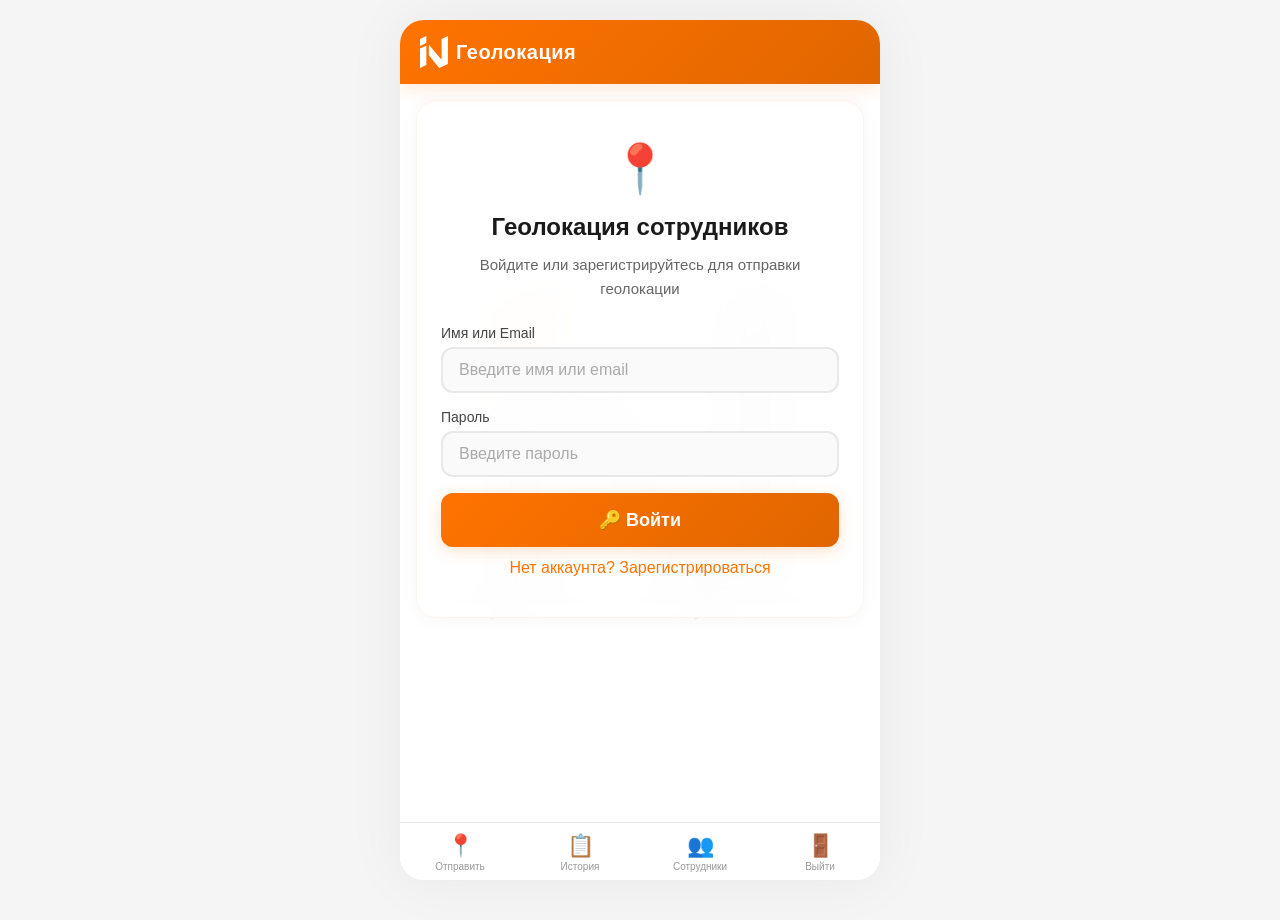
==== index.html @ 95724f09 "Тёмная тема Glassmorphism в стиле Инсталлятор.Про" ====
<!DOCTYPE html>
<html lang="ru">
<head>
    <meta charset="UTF-8">
    <meta name="viewport" content="width=device-width, initial-scale=1.0, maximum-scale=1.0, user-scalable=no">
    <title>Геолокация сотрудников</title>
    
    <!-- ====== FAVICON ====== -->
    <link rel="icon" type="image/svg+xml" href="data:image/svg+xml,%3Csvg xmlns='http://www.w3.org/2000/svg' viewBox='0 0 194 221'%3E%3Cpath fill-rule='evenodd' clip-rule='evenodd' d='M0 86.8541L0.0241885 221L43.9943 201.05V66.9282L0 86.8541ZM61.4811 59.6822L149.494 164.216V19.9262L193.488 0V192.91L132.999 221L61.4811 133.808V59.6822Z' fill='%23FF7300'/%3E%3Cpath fill-rule='evenodd' clip-rule='evenodd' d='M0 19.9262L0.012093 44.1034L0.024186 68.2807L43.9943 48.306V0L0 19.9262Z' fill='%23000000'/%3E%3C/svg%3E">
    
    <!-- ====== APPLE TOUCH ICON ====== -->
    <link rel="apple-touch-icon" sizes="180x180" href="data:image/svg+xml,%3Csvg xmlns='http://www.w3.org/2000/svg' viewBox='0 0 194 221'%3E%3Crect width='194' height='221' fill='white'/%3E%3Cpath fill-rule='evenodd' clip-rule='evenodd' d='M0 86.8541L0.0241885 221L43.9943 201.05V66.9282L0 86.8541ZM61.4811 59.6822L149.494 164.216V19.9262L193.488 0V192.91L132.999 221L61.4811 133.808V59.6822Z' fill='%23FF7300'/%3E%3Cpath fill-rule='evenodd' clip-rule='evenodd' d='M0 19.9262L0.012093 44.1034L0.024186 68.2807L43.9943 48.306V0L0 19.9262Z' fill='%23000000'/%3E%3C/svg%3E">
    
    <!-- ====== ANDROID CHROME ICONS ====== -->
    <link rel="icon" type="image/png" sizes="192x192" href="data:image/svg+xml,%3Csvg xmlns='http://www.w3.org/2000/svg' viewBox='0 0 194 221'%3E%3Crect width='194' height='221' fill='white'/%3E%3Cpath fill-rule='evenodd' clip-rule='evenodd' d='M0 86.8541L0.0241885 221L43.9943 201.05V66.9282L0 86.8541ZM61.4811 59.6822L149.494 164.216V19.9262L193.488 0V192.91L132.999 221L61.4811 133.808V59.6822Z' fill='%23FF7300'/%3E%3Cpath fill-rule='evenodd' clip-rule='evenodd' d='M0 19.9262L0.012093 44.1034L0.024186 68.2807L43.9943 48.306V0L0 19.9262Z' fill='%23000000'/%3E%3C/svg%3E">
    <link rel="icon" type="image/png" sizes="512x512" href="data:image/svg+xml,%3Csvg xmlns='http://www.w3.org/2000/svg' viewBox='0 0 194 221'%3E%3Crect width='194' height='221' fill='white'/%3E%3Cpath fill-rule='evenodd' clip-rule='evenodd' d='M0 86.8541L0.0241885 221L43.9943 201.05V66.9282L0 86.8541ZM61.4811 59.6822L149.494 164.216V19.9262L193.488 0V192.91L132.999 221L61.4811 133.808V59.6822Z' fill='%23FF7300'/%3E%3Cpath fill-rule='evenodd' clip-rule='evenodd' d='M0 19.9262L0.012093 44.1034L0.024186 68.2807L43.9943 48.306V0L0 19.9262Z' fill='%23000000'/%3E%3C/svg%3E">
    
    <!-- ====== WEB APP MANIFEST ====== -->
    <link rel="manifest" href="manifest.json">
    
    <!-- ====== THEME COLOR ====== -->
    <meta name="theme-color" content="#FF7300">
    <meta name="apple-mobile-web-app-capable" content="yes">
    <meta name="apple-mobile-web-app-status-bar-style" content="black-translucent">
    <meta name="apple-mobile-web-app-title" content="Геолокация">
    <meta name="mobile-web-app-capable" content="yes">
    
    <link rel="stylesheet" href="style.css">
</head>
<body>
    <div class="app-container">
        <!-- Шапка -->
        <header class="app-header">
            <div class="header-content">
                <h1>Геолокация</h1>
                <div id="userInfo" class="user-info hidden">
                    <span id="userName">Пользователь</span>
                    <img id="userAvatar" src="" alt="Avatar" class="avatar">
                </div>
            </div>
        </header>

        <!-- Основной контент -->
        <main class="app-content">
            <!-- Секция авторизации -->
            <div id="authSection" class="section">
                <div class="auth-card">
                    <div class="auth-icon">📍</div>
                    <h2>Геолокация сотрудников</h2>
                    <p class="subtitle">Войдите или зарегистрируйтесь для отправки геолокации</p>
                    
                    <form id="loginForm" onsubmit="return false;">
                        <div class="form-group">
                            <label>Имя или Email</label>
                            <input type="text" id="loginName" placeholder="Введите имя или email" class="form-input" autocomplete="username">
                        </div>
                        <div class="form-group">
                            <label>Пароль</label>
                            <input type="password" id="loginPassword" placeholder="Введите пароль" class="form-input" autocomplete="current-password">
                        </div>
                        <button type="button" id="loginBtn" class="btn btn-success btn-large">🔑 Войти</button>
                        <p style="margin-top:12px;text-align:center;">
                            <a href="#" id="switchToRegister">Нет аккаунта? Зарегистрироваться</a>
                        </p>
                    </form>
                    
                    <form id="registerForm" class="hidden" onsubmit="return false;">
                        <div class="form-group">
                            <label>Ваше имя</label>
                            <input type="text" id="registerName" placeholder="Иван Иванов" class="form-input" autocomplete="name">
                        </div>
                        <div class="form-group">
                            <label>Email</label>
                            <input type="email" id="registerEmail" placeholder="email@example.com" class="form-input" autocomplete="email">
                        </div>
                        <div class="form-group">
                            <label>Пароль</label>
                            <input type="password" id="registerPassword" placeholder="Минимум 4 символа" class="form-input" autocomplete="new-password">
                        </div>
                        <button type="button" id="registerBtn" class="btn btn-success btn-large">📝 Зарегистрироваться</button>
                        <p style="margin-top:12px;text-align:center;">
                            <a href="#" id="switchToLogin">Уже есть аккаунт? Войти</a>
                        </p>
                    </form>
                </div>
            </div>

            <!-- Форма отправки геолокации -->
            <div id="geoSendSection" class="section hidden">
                <div class="geo-card">
                    <div style="display:flex;align-items:center;gap:12px;margin-bottom:16px;">
                        <img id="userAvatarSmall" src="" alt="Avatar" style="width:40px;height:40px;border-radius:50%;border:2px solid #FF7300;">
                        <span id="userDisplay" style="font-weight:600;font-size:16px;color:#1a1a1a;"></span>
                    </div>

                    <div class="geo-status">
                        <div class="status-indicator" id="geoStatus">
                            <span class="dot"></span>
                            <span id="geoStatusText">Определение местоположения...</span>
                        </div>
                        <div id="geoCoords" class="coords-info hidden">
                            <small>Широта: <span id="lat">-</span></small>
                            <small>Долгота: <span id="lng">-</span></small>
                        </div>
                    </div>

                    <div class="form-group">
                        <label for="comment">Комментарий</label>
                        <textarea id="comment" 
                                  placeholder="Например: Прибыл в офис, убыл на объект..."
                                  rows="3"></textarea>
                    </div>

                    <div class="form-group">
                        <label>Фото</label>
                        <div class="photo-upload">
                            <input type="file" id="photoInput" accept="image/*" capture="environment">
                            <label for="photoInput" class="photo-label">
                                <span>📷 Добавить фото</span>
                            </label>
                            <div id="photoPreview" class="photo-preview hidden">
                                <img id="previewImg" src="" alt="Preview">
                                <button id="removePhotoBtn" class="btn-remove">✕</button>
                            </div>
                        </div>
                    </div>

                    <button id="sendGeoBtn" class="btn btn-success btn-large" disabled>
                        📤 Отправить геолокацию
                    </button>

                    <div id="sendStatus" class="send-status hidden"></div>
                </div>
            </div>

            <!-- История -->
            <div id="historySection" class="section hidden">
                <div class="history-card">
                    <h3>📋 История отправок</h3>
                    <div id="historyList" class="history-list"></div>
                </div>
            </div>
        </main>

        <!-- Нижняя навигация -->
        <nav class="bottom-nav">
            <button id="navSend" class="nav-btn">
                <span class="nav-icon">📍</span>
                <span class="nav-label">Отправить</span>
            </button>
            <button id="navHistory" class="nav-btn">
                <span class="nav-icon">📋</span>
                <span class="nav-label">История</span>
            </button>
            <button id="navAdmin" class="nav-btn">
                <span class="nav-icon">👥</span>
                <span class="nav-label">Сотрудники</span>
            </button>
            <button id="logoutBtn" class="nav-btn">
                <span class="nav-icon">🚪</span>
                <span class="nav-label">Выйти</span>
            </button>
        </nav>
    </div>

    <script type="module" src="app.js"></script>
</body>
</html>
---- style.css ----
/* style.css — Светлая тема с логотипом Инсталлятор.Про */

* {
    margin: 0;
    padding: 0;
    box-sizing: border-box;
}

body {
    font-family: -apple-system, BlinkMacSystemFont, 'Segoe UI', Roboto, Oxygen, Ubuntu, sans-serif;
    background: #f5f5f5;
    color: #1a1a1a;
    height: 100vh;
    overflow: hidden;
}

/* ---------- ОСНОВНОЙ КОНТЕЙНЕР ---------- */
.app-container {
    display: flex;
    flex-direction: column;
    height: 100vh;
    max-width: 480px;
    margin: 0 auto;
    background: rgba(255, 255, 255, 0.92);
    backdrop-filter: blur(10px);
    -webkit-backdrop-filter: blur(10px);
    box-shadow: 0 0 60px rgba(0, 0, 0, 0.06);
    position: relative;
    overflow: hidden;
}

/* Логотип на фоне */
.app-container::before {
    content: '';
    position: absolute;
    top: 50%;
    left: 50%;
    transform: translate(-50%, -50%);
    width: 300px;
    height: 340px;
    background-image: url("data:image/svg+xml,%3Csvg width='194' height='221' viewBox='0 0 194 221' fill='none' xmlns='http://www.w3.org/2000/svg'%3E%3Cpath fill-rule='evenodd' clip-rule='evenodd' d='M0 86.8541L0.0241885 221L43.9943 201.05V66.9282L0 86.8541ZM61.4811 59.6822L149.494 164.216V19.9262L193.488 0V192.91L132.999 221L61.4811 133.808V59.6822Z' fill='%23f0f0f0'/%3E%3Cpath fill-rule='evenodd' clip-rule='evenodd' d='M0 19.9262L0.012093 44.1034L0.024186 68.2807L43.9943 48.306V0L0 19.9262Z' fill='%23FF7300' fill-opacity='0.08'/%3E%3C/svg%3E");
    background-repeat: no-repeat;
    background-position: center;
    background-size: contain;
    opacity: 1;
    pointer-events: none;
    z-index: 0;
}

.app-container > * {
    position: relative;
    z-index: 1;
}

/* ---------- ШАПКА ---------- */
.app-header {
    background: linear-gradient(135deg, #FF7300 0%, #E06600 100%);
    padding: 16px 20px;
    flex-shrink: 0;
    box-shadow: 0 2px 20px rgba(255, 115, 0, 0.2);
    position: relative;
    z-index: 2;
}

.header-content {
    display: flex;
    justify-content: space-between;
    align-items: center;
}

.app-header h1 {
    font-size: 20px;
    font-weight: 700;
    color: #ffffff;
    letter-spacing: 0.5px;
    display: flex;
    align-items: center;
    gap: 8px;
}

.app-header h1::before {
    content: '';
    display: inline-block;
    width: 28px;
    height: 32px;
    background-image: url("data:image/svg+xml,%3Csvg width='194' height='221' viewBox='0 0 194 221' fill='none' xmlns='http://www.w3.org/2000/svg'%3E%3Cpath fill-rule='evenodd' clip-rule='evenodd' d='M0 86.8541L0.0241885 221L43.9943 201.05V66.9282L0 86.8541ZM61.4811 59.6822L149.494 164.216V19.9262L193.488 0V192.91L132.999 221L61.4811 133.808V59.6822Z' fill='white'/%3E%3Cpath fill-rule='evenodd' clip-rule='evenodd' d='M0 19.9262L0.012093 44.1034L0.024186 68.2807L43.9943 48.306V0L0 19.9262Z' fill='%23ffffff'/%3E%3C/svg%3E");
    background-size: contain;
    background-repeat: no-repeat;
    background-position: center;
}

.user-info {
    display: flex;
    align-items: center;
    gap: 10px;
}

.avatar {
    width: 32px;
    height: 32px;
    border-radius: 50%;
    border: 2px solid rgba(255, 255, 255, 0.4);
    object-fit: cover;
}

#userName {
    font-size: 14px;
    max-width: 120px;
    overflow: hidden;
    text-overflow: ellipsis;
    white-space: nowrap;
    color: #ffffff;
    font-weight: 500;
}

/* ---------- ОСНОВНОЙ КОНТЕНТ ---------- */
.app-content {
    flex: 1;
    overflow-y: auto;
    padding: 16px;
    background: transparent;
    position: relative;
    z-index: 1;
}

.app-content::-webkit-scrollbar {
    width: 4px;
}
.app-content::-webkit-scrollbar-track {
    background: rgba(0, 0, 0, 0.05);
}
.app-content::-webkit-scrollbar-thumb {
    background: #FF7300;
    border-radius: 4px;
}

.section {
    display: block;
}
.section.hidden {
    display: none;
}

/* ---------- КАРТОЧКИ ---------- */
.auth-card, .geo-card, .history-card {
    background: rgba(255, 255, 255, 0.85);
    backdrop-filter: blur(20px);
    -webkit-backdrop-filter: blur(20px);
    border-radius: 20px;
    padding: 28px 24px;
    border: 1px solid rgba(255, 115, 0, 0.08);
    box-shadow: 
        0 2px 20px rgba(0, 0, 0, 0.04),
        inset 0 1px 0 rgba(255, 255, 255, 0.8);
    margin-bottom: 16px;
    transition: all 0.3s ease;
}

.auth-card:hover, .geo-card:hover, .history-card:hover {
    border-color: rgba(255, 115, 0, 0.15);
    box-shadow: 0 8px 40px rgba(0, 0, 0, 0.06);
}

.auth-card {
    text-align: center;
    padding: 40px 24px;
}

.auth-card h2 {
    margin-bottom: 12px;
    color: #1a1a1a;
    font-weight: 700;
    font-size: 24px;
}

.auth-card .subtitle {
    color: #666;
    margin-bottom: 24px;
    line-height: 1.6;
    font-size: 15px;
}

.auth-icon {
    font-size: 48px;
    margin-bottom: 16px;
}

.auth-info {
    margin-top: 16px;
    color: #999;
    font-size: 13px;
}

/* ---------- ФОРМЫ ---------- */
.form-group {
    margin-bottom: 20px;
}

.form-group label {
    display: block;
    font-weight: 500;
    margin-bottom: 6px;
    color: #444;
    font-size: 14px;
}

.form-input {
    width: 100%;
    padding: 12px 16px;
    border: 2px solid #e8e8e8;
    border-radius: 12px;
    font-size: 16px;
    font-family: inherit;
    transition: all 0.3s ease;
    background: #fafafa;
    color: #1a1a1a;
}

.form-input::placeholder {
    color: #aaa;
}

.form-input:focus {
    outline: none;
    border-color: #FF7300;
    background: #ffffff;
    box-shadow: 0 0 0 4px rgba(255, 115, 0, 0.06);
}

.form-input:-webkit-autofill {
    -webkit-box-shadow: 0 0 0 1000px #fafafa inset !important;
    -webkit-text-fill-color: #1a1a1a !important;
}

textarea {
    width: 100%;
    padding: 12px 16px;
    border: 2px solid #e8e8e8;
    border-radius: 12px;
    font-size: 16px;
    font-family: inherit;
    resize: vertical;
    transition: all 0.3s ease;
    background: #fafafa;
    color: #1a1a1a;
    min-height: 80px;
}

textarea::placeholder {
    color: #aaa;
}

textarea:focus {
    outline: none;
    border-color: #FF7300;
    background: #ffffff;
    box-shadow: 0 0 0 4px rgba(255, 115, 0, 0.06);
}

#loginForm, #registerForm {
    text-align: left;
}

#loginForm .form-group, #registerForm .form-group {
    margin-bottom: 16px;
}

/* ---------- КНОПКИ ---------- */
.btn {
    display: inline-flex;
    align-items: center;
    justify-content: center;
    gap: 8px;
    padding: 14px 24px;
    border: none;
    border-radius: 12px;
    font-size: 16px;
    font-weight: 600;
    cursor: pointer;
    transition: all 0.3s ease;
    width: 100%;
}

.btn:disabled {
    opacity: 0.5;
    cursor: not-allowed;
    transform: none !important;
}

.btn-success {
    background: linear-gradient(135deg, #FF7300, #E06600);
    color: #ffffff;
    box-shadow: 0 4px 16px rgba(255, 115, 0, 0.2);
}

.btn-success:hover:not(:disabled) {
    transform: translateY(-2px);
    box-shadow: 0 8px 32px rgba(255, 115, 0, 0.3);
}

.btn-success:active:not(:disabled) {
    transform: translateY(0px);
}

.btn-primary {
    background: #f0f0f0;
    color: #333;
    border: 1px solid #e0e0e0;
}

.btn-primary:hover:not(:disabled) {
    background: #e8e8e8;
    border-color: #FF7300;
}

.btn-large {
    padding: 16px 32px;
    font-size: 18px;
}

/* ---------- ССЫЛКИ ---------- */
.auth-card a {
    color: #FF7300 !important;
    text-decoration: none;
    transition: color 0.3s ease;
}

.auth-card a:hover {
    color: #E06600 !important;
    text-decoration: underline;
}

/* ---------- СТАТУС ГЕОЛОКАЦИИ ---------- */
.geo-status {
    background: #f8f8f8;
    border-radius: 12px;
    padding: 16px;
    margin-bottom: 20px;
    border: 1px solid #e8e8e8;
}

.status-indicator {
    display: flex;
    align-items: center;
    gap: 10px;
    font-weight: 500;
    color: #333;
}

.dot {
    display: inline-block;
    width: 12px;
    height: 12px;
    border-radius: 50%;
    background: #ccc;
    animation: pulse 1.5s ease-in-out infinite;
}

.dot.active {
    background: #FF7300;
    box-shadow: 0 0 20px rgba(255, 115, 0, 0.2);
}

@keyframes pulse {
    0%, 100% { opacity: 1; transform: scale(1); }
    50% { opacity: 0.5; transform: scale(0.8); }
}

.coords-info {
    display: flex;
    gap: 16px;
    margin-top: 8px;
    font-size: 13px;
    color: #999;
}

.coords-info span {
    color: #333;
}

/* ---------- ЗАГРУЗКА ФОТО ---------- */
.photo-upload {
    position: relative;
}

#photoInput {
    display: none;
}

.photo-label {
    display: flex;
    align-items: center;
    justify-content: center;
    gap: 8px;
    padding: 16px;
    border: 2px dashed #d0d0d0;
    border-radius: 12px;
    cursor: pointer;
    transition: all 0.3s ease;
    background: #fafafa;
    color: #999;
}

.photo-label:hover {
    border-color: #FF7300;
    background: #fff5ed;
    color: #FF7300;
}

.photo-preview {
    position: relative;
    margin-top: 12px;
    border-radius: 12px;
    overflow: hidden;
}

.photo-preview img {
    width: 100%;
    max-height: 200px;
    object-fit: cover;
    border-radius: 12px;
    border: 1px solid #e8e8e8;
}

.btn-remove {
    position: absolute;
    top: 8px;
    right: 8px;
    background: rgba(255, 0, 0, 0.85);
    color: white;
    border: none;
    border-radius: 50%;
    width: 32px;
    height: 32px;
    font-size: 18px;
    cursor: pointer;
    display: flex;
    align-items: center;
    justify-content: center;
    transition: all 0.3s ease;
}

.btn-remove:hover {
    background: rgba(255, 0, 0, 1);
    transform: scale(1.1);
}

/* ---------- СТАТУС ОТПРАВКИ ---------- */
.send-status {
    margin-top: 16px;
    padding: 12px 16px;
    border-radius: 12px;
    font-weight: 500;
    font-size: 14px;
}

.send-status.success {
    background: #e8f5e9;
    color: #2e7d32;
    border: 1px solid #a5d6a7;
}

.send-status.error {
    background: #fbe9e7;
    color: #c62828;
    border: 1px solid #ef9a9a;
}

.send-status.loading {
    background: #fff3e0;
    color: #e65100;
    border: 1px solid #ffcc80;
}

/* ---------- ИСТОРИЯ ---------- */
.history-card h3 {
    color: #1a1a1a;
    font-weight: 600;
    margin-bottom: 16px;
    font-size: 18px;
}

.history-list {
    max-height: 400px;
    overflow-y: auto;
}

.history-list::-webkit-scrollbar {
    width: 4px;
}
.history-list::-webkit-scrollbar-track {
    background: rgba(0, 0, 0, 0.05);
}
.history-list::-webkit-scrollbar-thumb {
    background: #FF7300;
    border-radius: 4px;
}

.history-item {
    padding: 14px 16px;
    border-bottom: 1px solid #f0f0f0;
    display: flex;
    gap: 12px;
    transition: background 0.3s ease;
}

.history-item:last-child {
    border-bottom: none;
}

.history-item:hover {
    background: #fafafa;
}

.history-item .time {
    font-weight: 600;
    color: #FF7300;
    min-width: 80px;
    font-size: 13px;
}

.history-item .content {
    flex: 1;
}

.history-item .content .comment {
    font-size: 14px;
    color: #333;
}

.history-item .content .coords {
    font-size: 12px;
    color: #999;
    margin-top: 4px;
}

.history-item .content .coords a {
    color: #FF7300 !important;
}

.history-item .content .photo {
    margin-top: 8px;
    max-width: 100%;
    max-height: 100px;
    border-radius: 8px;
    border: 1px solid #e8e8e8;
}

/* ---------- НИЖНЯЯ НАВИГАЦИЯ ---------- */
.bottom-nav {
    display: flex;
    background: #ffffff;
    backdrop-filter: blur(10px);
    -webkit-backdrop-filter: blur(10px);
    border-top: 1px solid #e8e8e8;
    flex-shrink: 0;
    padding-bottom: env(safe-area-inset-bottom);
}

.nav-btn {
    flex: 1;
    display: flex;
    flex-direction: column;
    align-items: center;
    padding: 10px 0 8px;
    background: none;
    border: none;
    color: #999;
    font-size: 12px;
    cursor: pointer;
    transition: all 0.3s ease;
    gap: 2px;
    position: relative;
}

.nav-btn .nav-icon {
    font-size: 22px;
}

.nav-btn .nav-label {
    font-size: 10px;
    font-weight: 500;
}

.nav-btn.active {
    color: #FF7300;
}

.nav-btn.active::after {
    content: '';
    position: absolute;
    top: 0;
    left: 50%;
    transform: translateX(-50%);
    width: 30px;
    height: 2px;
    background: #FF7300;
    border-radius: 0 0 4px 4px;
}

.nav-btn:hover {
    color: #666;
}

.nav-btn.active:hover {
    color: #FF7300;
}

/* ---------- УТИЛИТЫ ---------- */
.hidden {
    display: none !important;
}

/* ---------- АДАПТИВ ---------- */
@media (max-width: 480px) {
    .app-content {
        padding: 12px;
    }
    
    .auth-card, .geo-card, .history-card {
        padding: 20px 16px;
        border-radius: 16px;
    }
    
    .auth-card {
        padding: 32px 16px;
    }
    
    .auth-card h2 {
        font-size: 20px;
    }
    
    .btn-large {
        padding: 14px 24px;
        font-size: 16px;
    }
    
    .history-item {
        padding: 12px;
    }
}

@media (min-width: 481px) {
    .app-container {
        border-radius: 24px;
        margin-top: 20px;
        margin-bottom: 20px;
        max-height: calc(100vh - 40px);
    }
}
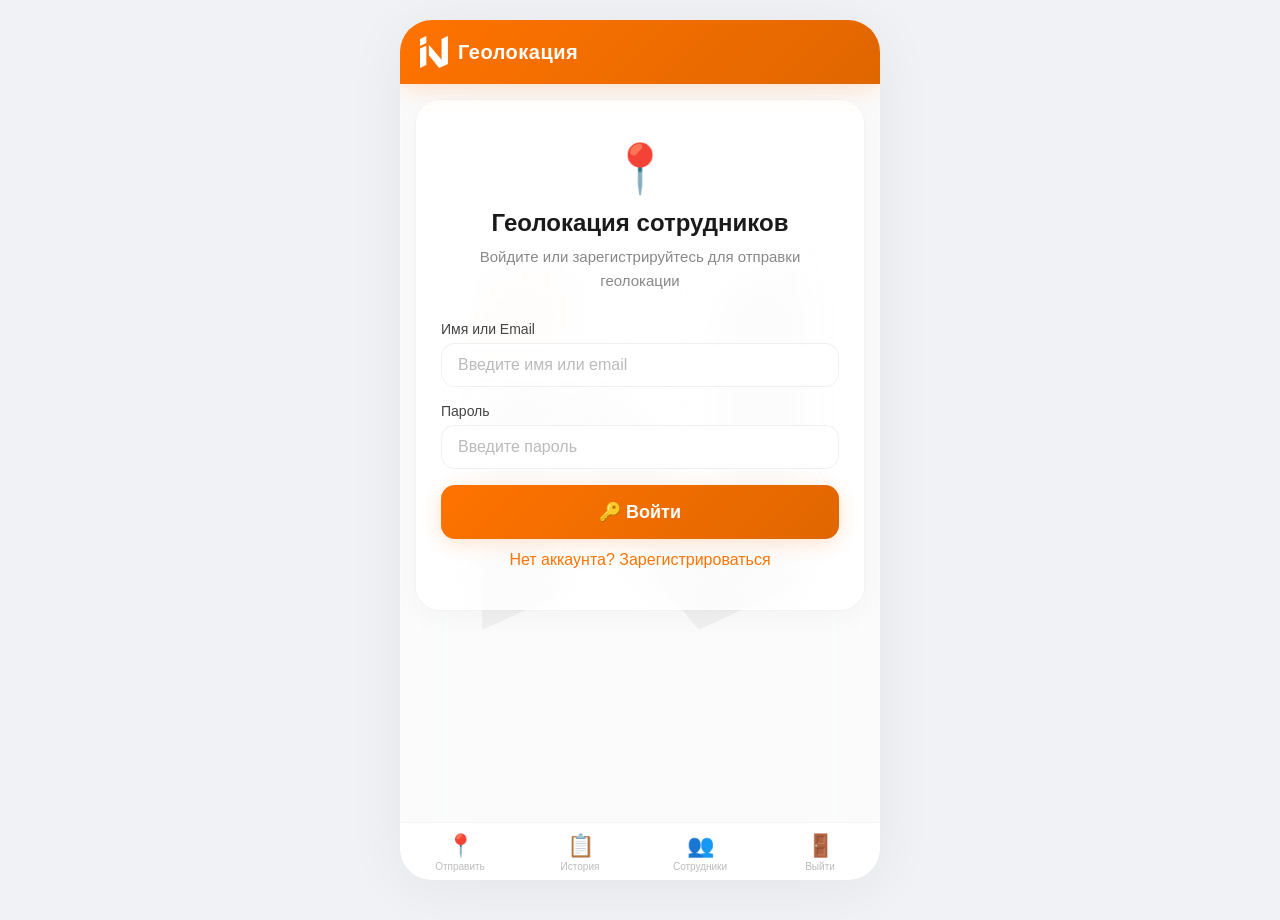
==== commit e3dc7f17: "Тёмная тема Glassmorphism в стиле Инсталлятор.Про" ====
--- a/index.html
+++ b/index.html
@@ -5,21 +5,21 @@
     <meta name="viewport" content="width=device-width, initial-scale=1.0, maximum-scale=1.0, user-scalable=no">
     <title>Геолокация сотрудников</title>
     
-    <!-- ====== FAVICON ====== -->
-    <link rel="icon" type="image/svg+xml" href="data:image/svg+xml,%3Csvg xmlns='http://www.w3.org/2000/svg' viewBox='0 0 194 221'%3E%3Cpath fill-rule='evenodd' clip-rule='evenodd' d='M0 86.8541L0.0241885 221L43.9943 201.05V66.9282L0 86.8541ZM61.4811 59.6822L149.494 164.216V19.9262L193.488 0V192.91L132.999 221L61.4811 133.808V59.6822Z' fill='%23FF7300'/%3E%3Cpath fill-rule='evenodd' clip-rule='evenodd' d='M0 19.9262L0.012093 44.1034L0.024186 68.2807L43.9943 48.306V0L0 19.9262Z' fill='%23000000'/%3E%3C/svg%3E">
+    <!-- ====== FAVICON (оригинальные цвета: чёрный + оранжевый кончик) ====== -->
+    <link rel="icon" type="image/svg+xml" href="data:image/svg+xml,%3Csvg xmlns='http://www.w3.org/2000/svg' viewBox='0 0 194 221'%3E%3Cpath fill-rule='evenodd' clip-rule='evenodd' d='M0 86.8541L0.0241885 221L43.9943 201.05V66.9282L0 86.8541ZM61.4811 59.6822L149.494 164.216V19.9262L193.488 0V192.91L132.999 221L61.4811 133.808V59.6822Z' fill='%23000000'/%3E%3Cpath fill-rule='evenodd' clip-rule='evenodd' d='M0 19.9262L0.012093 44.1034L0.024186 68.2807L43.9943 48.306V0L0 19.9262Z' fill='%23FF7300'/%3E%3C/svg%3E">
     
-    <!-- ====== APPLE TOUCH ICON ====== -->
-    <link rel="apple-touch-icon" sizes="180x180" href="data:image/svg+xml,%3Csvg xmlns='http://www.w3.org/2000/svg' viewBox='0 0 194 221'%3E%3Crect width='194' height='221' fill='white'/%3E%3Cpath fill-rule='evenodd' clip-rule='evenodd' d='M0 86.8541L0.0241885 221L43.9943 201.05V66.9282L0 86.8541ZM61.4811 59.6822L149.494 164.216V19.9262L193.488 0V192.91L132.999 221L61.4811 133.808V59.6822Z' fill='%23FF7300'/%3E%3Cpath fill-rule='evenodd' clip-rule='evenodd' d='M0 19.9262L0.012093 44.1034L0.024186 68.2807L43.9943 48.306V0L0 19.9262Z' fill='%23000000'/%3E%3C/svg%3E">
+    <!-- ====== APPLE TOUCH ICON (iPhone, iPad) ====== -->
+    <link rel="apple-touch-icon" sizes="180x180" href="data:image/svg+xml,%3Csvg xmlns='http://www.w3.org/2000/svg' viewBox='0 0 194 221'%3E%3Crect width='194' height='221' fill='white'/%3E%3Cpath fill-rule='evenodd' clip-rule='evenodd' d='M0 86.8541L0.0241885 221L43.9943 201.05V66.9282L0 86.8541ZM61.4811 59.6822L149.494 164.216V19.9262L193.488 0V192.91L132.999 221L61.4811 133.808V59.6822Z' fill='%23000000'/%3E%3Cpath fill-rule='evenodd' clip-rule='evenodd' d='M0 19.9262L0.012093 44.1034L0.024186 68.2807L43.9943 48.306V0L0 19.9262Z' fill='%23FF7300'/%3E%3C/svg%3E">
     
     <!-- ====== ANDROID CHROME ICONS ====== -->
-    <link rel="icon" type="image/png" sizes="192x192" href="data:image/svg+xml,%3Csvg xmlns='http://www.w3.org/2000/svg' viewBox='0 0 194 221'%3E%3Crect width='194' height='221' fill='white'/%3E%3Cpath fill-rule='evenodd' clip-rule='evenodd' d='M0 86.8541L0.0241885 221L43.9943 201.05V66.9282L0 86.8541ZM61.4811 59.6822L149.494 164.216V19.9262L193.488 0V192.91L132.999 221L61.4811 133.808V59.6822Z' fill='%23FF7300'/%3E%3Cpath fill-rule='evenodd' clip-rule='evenodd' d='M0 19.9262L0.012093 44.1034L0.024186 68.2807L43.9943 48.306V0L0 19.9262Z' fill='%23000000'/%3E%3C/svg%3E">
-    <link rel="icon" type="image/png" sizes="512x512" href="data:image/svg+xml,%3Csvg xmlns='http://www.w3.org/2000/svg' viewBox='0 0 194 221'%3E%3Crect width='194' height='221' fill='white'/%3E%3Cpath fill-rule='evenodd' clip-rule='evenodd' d='M0 86.8541L0.0241885 221L43.9943 201.05V66.9282L0 86.8541ZM61.4811 59.6822L149.494 164.216V19.9262L193.488 0V192.91L132.999 221L61.4811 133.808V59.6822Z' fill='%23FF7300'/%3E%3Cpath fill-rule='evenodd' clip-rule='evenodd' d='M0 19.9262L0.012093 44.1034L0.024186 68.2807L43.9943 48.306V0L0 19.9262Z' fill='%23000000'/%3E%3C/svg%3E">
+    <link rel="icon" type="image/png" sizes="192x192" href="data:image/svg+xml,%3Csvg xmlns='http://www.w3.org/2000/svg' viewBox='0 0 194 221'%3E%3Crect width='194' height='221' fill='white'/%3E%3Cpath fill-rule='evenodd' clip-rule='evenodd' d='M0 86.8541L0.0241885 221L43.9943 201.05V66.9282L0 86.8541ZM61.4811 59.6822L149.494 164.216V19.9262L193.488 0V192.91L132.999 221L61.4811 133.808V59.6822Z' fill='%23000000'/%3E%3Cpath fill-rule='evenodd' clip-rule='evenodd' d='M0 19.9262L0.012093 44.1034L0.024186 68.2807L43.9943 48.306V0L0 19.9262Z' fill='%23FF7300'/%3E%3C/svg%3E">
+    <link rel="icon" type="image/png" sizes="512x512" href="data:image/svg+xml,%3Csvg xmlns='http://www.w3.org/2000/svg' viewBox='0 0 194 221'%3E%3Crect width='194' height='221' fill='white'/%3E%3Cpath fill-rule='evenodd' clip-rule='evenodd' d='M0 86.8541L0.0241885 221L43.9943 201.05V66.9282L0 86.8541ZM61.4811 59.6822L149.494 164.216V19.9262L193.488 0V192.91L132.999 221L61.4811 133.808V59.6822Z' fill='%23000000'/%3E%3Cpath fill-rule='evenodd' clip-rule='evenodd' d='M0 19.9262L0.012093 44.1034L0.024186 68.2807L43.9943 48.306V0L0 19.9262Z' fill='%23FF7300'/%3E%3C/svg%3E">
     
     <!-- ====== WEB APP MANIFEST ====== -->
     <link rel="manifest" href="manifest.json">
     
     <!-- ====== THEME COLOR ====== -->
-    <meta name="theme-color" content="#FF7300">
+    <meta name="theme-color" content="#000000">
     <meta name="apple-mobile-web-app-capable" content="yes">
     <meta name="apple-mobile-web-app-status-bar-style" content="black-translucent">
     <meta name="apple-mobile-web-app-title" content="Геолокация">
--- a/style.css
+++ b/style.css
@@ -1,4 +1,4 @@
-/* style.css — Светлая тема с логотипом Инсталлятор.Про */
+/* style.css — Светлая тема Glassmorphism с оранжевыми акцентами */
 
 * {
     margin: 0;
@@ -8,7 +8,7 @@
 
 body {
     font-family: -apple-system, BlinkMacSystemFont, 'Segoe UI', Roboto, Oxygen, Ubuntu, sans-serif;
-    background: #f5f5f5;
+    background: #f0f2f5;
     color: #1a1a1a;
     height: 100vh;
     overflow: hidden;
@@ -21,24 +21,26 @@
     height: 100vh;
     max-width: 480px;
     margin: 0 auto;
-    background: rgba(255, 255, 255, 0.92);
-    backdrop-filter: blur(10px);
-    -webkit-backdrop-filter: blur(10px);
-    box-shadow: 0 0 60px rgba(0, 0, 0, 0.06);
+    background: rgba(255, 255, 255, 0.7);
+    backdrop-filter: blur(30px);
+    -webkit-backdrop-filter: blur(30px);
+    box-shadow: 
+        0 8px 60px rgba(0, 0, 0, 0.06),
+        inset 0 1px 0 rgba(255, 255, 255, 0.8);
     position: relative;
     overflow: hidden;
 }
 
-/* Логотип на фоне */
+/* Логотип на фоне (полупрозрачный) */
 .app-container::before {
     content: '';
     position: absolute;
     top: 50%;
     left: 50%;
     transform: translate(-50%, -50%);
-    width: 300px;
-    height: 340px;
-    background-image: url("data:image/svg+xml,%3Csvg width='194' height='221' viewBox='0 0 194 221' fill='none' xmlns='http://www.w3.org/2000/svg'%3E%3Cpath fill-rule='evenodd' clip-rule='evenodd' d='M0 86.8541L0.0241885 221L43.9943 201.05V66.9282L0 86.8541ZM61.4811 59.6822L149.494 164.216V19.9262L193.488 0V192.91L132.999 221L61.4811 133.808V59.6822Z' fill='%23f0f0f0'/%3E%3Cpath fill-rule='evenodd' clip-rule='evenodd' d='M0 19.9262L0.012093 44.1034L0.024186 68.2807L43.9943 48.306V0L0 19.9262Z' fill='%23FF7300' fill-opacity='0.08'/%3E%3C/svg%3E");
+    width: 320px;
+    height: 360px;
+    background-image: url("data:image/svg+xml,%3Csvg width='194' height='221' viewBox='0 0 194 221' fill='none' xmlns='http://www.w3.org/2000/svg'%3E%3Cpath fill-rule='evenodd' clip-rule='evenodd' d='M0 86.8541L0.0241885 221L43.9943 201.05V66.9282L0 86.8541ZM61.4811 59.6822L149.494 164.216V19.9262L193.488 0V192.91L132.999 221L61.4811 133.808V59.6822Z' fill='%23f0f0f0'/%3E%3Cpath fill-rule='evenodd' clip-rule='evenodd' d='M0 19.9262L0.012093 44.1034L0.024186 68.2807L43.9943 48.306V0L0 19.9262Z' fill='%23FF7300' fill-opacity='0.06'/%3E%3C/svg%3E");
     background-repeat: no-repeat;
     background-position: center;
     background-size: contain;
@@ -57,7 +59,7 @@
     background: linear-gradient(135deg, #FF7300 0%, #E06600 100%);
     padding: 16px 20px;
     flex-shrink: 0;
-    box-shadow: 0 2px 20px rgba(255, 115, 0, 0.2);
+    box-shadow: 0 2px 24px rgba(255, 115, 0, 0.25);
     position: relative;
     z-index: 2;
 }
@@ -75,15 +77,16 @@
     letter-spacing: 0.5px;
     display: flex;
     align-items: center;
-    gap: 8px;
-}
-
+    gap: 10px;
+}
+
+/* Маленькая иконка в шапке */
 .app-header h1::before {
     content: '';
     display: inline-block;
     width: 28px;
     height: 32px;
-    background-image: url("data:image/svg+xml,%3Csvg width='194' height='221' viewBox='0 0 194 221' fill='none' xmlns='http://www.w3.org/2000/svg'%3E%3Cpath fill-rule='evenodd' clip-rule='evenodd' d='M0 86.8541L0.0241885 221L43.9943 201.05V66.9282L0 86.8541ZM61.4811 59.6822L149.494 164.216V19.9262L193.488 0V192.91L132.999 221L61.4811 133.808V59.6822Z' fill='white'/%3E%3Cpath fill-rule='evenodd' clip-rule='evenodd' d='M0 19.9262L0.012093 44.1034L0.024186 68.2807L43.9943 48.306V0L0 19.9262Z' fill='%23ffffff'/%3E%3C/svg%3E");
+    background-image: url("data:image/svg+xml,%3Csvg width='194' height='221' viewBox='0 0 194 221' fill='none' xmlns='http://www.w3.org/2000/svg'%3E%3Cpath fill-rule='evenodd' clip-rule='evenodd' d='M0 86.8541L0.0241885 221L43.9943 201.05V66.9282L0 86.8541ZM61.4811 59.6822L149.494 164.216V19.9262L193.488 0V192.91L132.999 221L61.4811 133.808V59.6822Z' fill='white'/%3E%3Cpath fill-rule='evenodd' clip-rule='evenodd' d='M0 19.9262L0.012093 44.1034L0.024186 68.2807L43.9943 48.306V0L0 19.9262Z' fill='white'/%3E%3C/svg%3E");
     background-size: contain;
     background-repeat: no-repeat;
     background-position: center;
@@ -123,11 +126,13 @@
     z-index: 1;
 }
 
+/* Стилизация скролла */
 .app-content::-webkit-scrollbar {
     width: 4px;
 }
 .app-content::-webkit-scrollbar-track {
-    background: rgba(0, 0, 0, 0.05);
+    background: rgba(0, 0, 0, 0.04);
+    border-radius: 4px;
 }
 .app-content::-webkit-scrollbar-thumb {
     background: #FF7300;
@@ -141,24 +146,28 @@
     display: none;
 }
 
-/* ---------- КАРТОЧКИ ---------- */
+/* ---------- КАРТОЧКИ (Glassmorphism) ---------- */
 .auth-card, .geo-card, .history-card {
-    background: rgba(255, 255, 255, 0.85);
-    backdrop-filter: blur(20px);
-    -webkit-backdrop-filter: blur(20px);
-    border-radius: 20px;
+    background: rgba(255, 255, 255, 0.75);
+    backdrop-filter: blur(24px);
+    -webkit-backdrop-filter: blur(24px);
+    border-radius: 24px;
     padding: 28px 24px;
-    border: 1px solid rgba(255, 115, 0, 0.08);
+    border: 1px solid rgba(255, 255, 255, 0.6);
     box-shadow: 
-        0 2px 20px rgba(0, 0, 0, 0.04),
-        inset 0 1px 0 rgba(255, 255, 255, 0.8);
+        0 4px 32px rgba(0, 0, 0, 0.04),
+        0 1px 0 rgba(255, 255, 255, 0.8) inset,
+        0 0 0 1px rgba(255, 115, 0, 0.04);
     margin-bottom: 16px;
     transition: all 0.3s ease;
 }
 
 .auth-card:hover, .geo-card:hover, .history-card:hover {
-    border-color: rgba(255, 115, 0, 0.15);
-    box-shadow: 0 8px 40px rgba(0, 0, 0, 0.06);
+    box-shadow: 
+        0 8px 48px rgba(255, 115, 0, 0.06),
+        0 1px 0 rgba(255, 255, 255, 0.8) inset,
+        0 0 0 1px rgba(255, 115, 0, 0.08);
+    transform: translateY(-1px);
 }
 
 .auth-card {
@@ -167,33 +176,34 @@
 }
 
 .auth-card h2 {
-    margin-bottom: 12px;
+    margin-bottom: 8px;
     color: #1a1a1a;
     font-weight: 700;
     font-size: 24px;
 }
 
 .auth-card .subtitle {
-    color: #666;
-    margin-bottom: 24px;
+    color: #888;
+    margin-bottom: 28px;
     line-height: 1.6;
     font-size: 15px;
 }
 
 .auth-icon {
     font-size: 48px;
-    margin-bottom: 16px;
+    margin-bottom: 12px;
+    display: block;
 }
 
 .auth-info {
     margin-top: 16px;
-    color: #999;
+    color: #aaa;
     font-size: 13px;
 }
 
 /* ---------- ФОРМЫ ---------- */
 .form-group {
-    margin-bottom: 20px;
+    margin-bottom: 18px;
 }
 
 .form-group label {
@@ -207,53 +217,57 @@
 .form-input {
     width: 100%;
     padding: 12px 16px;
-    border: 2px solid #e8e8e8;
-    border-radius: 12px;
+    border: 1.5px solid rgba(0, 0, 0, 0.06);
+    border-radius: 14px;
     font-size: 16px;
     font-family: inherit;
     transition: all 0.3s ease;
-    background: #fafafa;
+    background: rgba(255, 255, 255, 0.6);
+    backdrop-filter: blur(8px);
+    -webkit-backdrop-filter: blur(8px);
     color: #1a1a1a;
 }
 
 .form-input::placeholder {
-    color: #aaa;
+    color: #bbb;
 }
 
 .form-input:focus {
     outline: none;
     border-color: #FF7300;
-    background: #ffffff;
+    background: rgba(255, 255, 255, 0.9);
     box-shadow: 0 0 0 4px rgba(255, 115, 0, 0.06);
 }
 
 .form-input:-webkit-autofill {
-    -webkit-box-shadow: 0 0 0 1000px #fafafa inset !important;
+    -webkit-box-shadow: 0 0 0 1000px rgba(255, 255, 255, 0.9) inset !important;
     -webkit-text-fill-color: #1a1a1a !important;
 }
 
 textarea {
     width: 100%;
     padding: 12px 16px;
-    border: 2px solid #e8e8e8;
-    border-radius: 12px;
+    border: 1.5px solid rgba(0, 0, 0, 0.06);
+    border-radius: 14px;
     font-size: 16px;
     font-family: inherit;
     resize: vertical;
     transition: all 0.3s ease;
-    background: #fafafa;
+    background: rgba(255, 255, 255, 0.6);
+    backdrop-filter: blur(8px);
+    -webkit-backdrop-filter: blur(8px);
     color: #1a1a1a;
     min-height: 80px;
 }
 
 textarea::placeholder {
-    color: #aaa;
+    color: #bbb;
 }
 
 textarea:focus {
     outline: none;
     border-color: #FF7300;
-    background: #ffffff;
+    background: rgba(255, 255, 255, 0.9);
     box-shadow: 0 0 0 4px rgba(255, 115, 0, 0.06);
 }
 
@@ -273,7 +287,7 @@
     gap: 8px;
     padding: 14px 24px;
     border: none;
-    border-radius: 12px;
+    border-radius: 14px;
     font-size: 16px;
     font-weight: 600;
     cursor: pointer;
@@ -290,12 +304,12 @@
 .btn-success {
     background: linear-gradient(135deg, #FF7300, #E06600);
     color: #ffffff;
-    box-shadow: 0 4px 16px rgba(255, 115, 0, 0.2);
+    box-shadow: 0 4px 20px rgba(255, 115, 0, 0.2);
 }
 
 .btn-success:hover:not(:disabled) {
     transform: translateY(-2px);
-    box-shadow: 0 8px 32px rgba(255, 115, 0, 0.3);
+    box-shadow: 0 8px 36px rgba(255, 115, 0, 0.3);
 }
 
 .btn-success:active:not(:disabled) {
@@ -303,14 +317,15 @@
 }
 
 .btn-primary {
-    background: #f0f0f0;
-    color: #333;
-    border: 1px solid #e0e0e0;
+    background: rgba(0, 0, 0, 0.04);
+    color: #444;
+    border: 1px solid rgba(0, 0, 0, 0.06);
 }
 
 .btn-primary:hover:not(:disabled) {
-    background: #e8e8e8;
+    background: rgba(255, 115, 0, 0.06);
     border-color: #FF7300;
+    color: #FF7300;
 }
 
 .btn-large {
@@ -323,6 +338,7 @@
     color: #FF7300 !important;
     text-decoration: none;
     transition: color 0.3s ease;
+    font-weight: 500;
 }
 
 .auth-card a:hover {
@@ -332,11 +348,11 @@
 
 /* ---------- СТАТУС ГЕОЛОКАЦИИ ---------- */
 .geo-status {
-    background: #f8f8f8;
-    border-radius: 12px;
+    background: rgba(0, 0, 0, 0.02);
+    border-radius: 14px;
     padding: 16px;
     margin-bottom: 20px;
-    border: 1px solid #e8e8e8;
+    border: 1px solid rgba(0, 0, 0, 0.04);
 }
 
 .status-indicator {
@@ -344,7 +360,7 @@
     align-items: center;
     gap: 10px;
     font-weight: 500;
-    color: #333;
+    color: #444;
 }
 
 .dot {
@@ -352,13 +368,13 @@
     width: 12px;
     height: 12px;
     border-radius: 50%;
-    background: #ccc;
+    background: #d0d0d0;
     animation: pulse 1.5s ease-in-out infinite;
 }
 
 .dot.active {
     background: #FF7300;
-    box-shadow: 0 0 20px rgba(255, 115, 0, 0.2);
+    box-shadow: 0 0 24px rgba(255, 115, 0, 0.2);
 }
 
 @keyframes pulse {
@@ -371,11 +387,12 @@
     gap: 16px;
     margin-top: 8px;
     font-size: 13px;
-    color: #999;
+    color: #aaa;
 }
 
 .coords-info span {
-    color: #333;
+    color: #444;
+    font-weight: 500;
 }
 
 /* ---------- ЗАГРУЗКА ФОТО ---------- */
@@ -393,24 +410,27 @@
     justify-content: center;
     gap: 8px;
     padding: 16px;
-    border: 2px dashed #d0d0d0;
-    border-radius: 12px;
+    border: 2px dashed rgba(0, 0, 0, 0.08);
+    border-radius: 14px;
     cursor: pointer;
     transition: all 0.3s ease;
-    background: #fafafa;
+    background: rgba(255, 255, 255, 0.4);
+    backdrop-filter: blur(8px);
+    -webkit-backdrop-filter: blur(8px);
     color: #999;
+    font-weight: 500;
 }
 
 .photo-label:hover {
     border-color: #FF7300;
-    background: #fff5ed;
+    background: rgba(255, 115, 0, 0.04);
     color: #FF7300;
 }
 
 .photo-preview {
     position: relative;
     margin-top: 12px;
-    border-radius: 12px;
+    border-radius: 14px;
     overflow: hidden;
 }
 
@@ -418,8 +438,8 @@
     width: 100%;
     max-height: 200px;
     object-fit: cover;
-    border-radius: 12px;
-    border: 1px solid #e8e8e8;
+    border-radius: 14px;
+    border: 1px solid rgba(0, 0, 0, 0.06);
 }
 
 .btn-remove {
@@ -449,27 +469,29 @@
 .send-status {
     margin-top: 16px;
     padding: 12px 16px;
-    border-radius: 12px;
+    border-radius: 14px;
     font-weight: 500;
     font-size: 14px;
+    backdrop-filter: blur(8px);
+    -webkit-backdrop-filter: blur(8px);
 }
 
 .send-status.success {
-    background: #e8f5e9;
-    color: #2e7d32;
-    border: 1px solid #a5d6a7;
+    background: rgba(46, 204, 113, 0.12);
+    color: #27ae60;
+    border: 1px solid rgba(46, 204, 113, 0.15);
 }
 
 .send-status.error {
-    background: #fbe9e7;
-    color: #c62828;
-    border: 1px solid #ef9a9a;
+    background: rgba(231, 76, 60, 0.10);
+    color: #c0392b;
+    border: 1px solid rgba(231, 76, 60, 0.12);
 }
 
 .send-status.loading {
-    background: #fff3e0;
-    color: #e65100;
-    border: 1px solid #ffcc80;
+    background: rgba(255, 115, 0, 0.08);
+    color: #E06600;
+    border: 1px solid rgba(255, 115, 0, 0.10);
 }
 
 /* ---------- ИСТОРИЯ ---------- */
@@ -489,7 +511,8 @@
     width: 4px;
 }
 .history-list::-webkit-scrollbar-track {
-    background: rgba(0, 0, 0, 0.05);
+    background: rgba(0, 0, 0, 0.04);
+    border-radius: 4px;
 }
 .history-list::-webkit-scrollbar-thumb {
     background: #FF7300;
@@ -498,10 +521,11 @@
 
 .history-item {
     padding: 14px 16px;
-    border-bottom: 1px solid #f0f0f0;
+    border-bottom: 1px solid rgba(0, 0, 0, 0.04);
     display: flex;
     gap: 12px;
     transition: background 0.3s ease;
+    border-radius: 12px;
 }
 
 .history-item:last-child {
@@ -509,7 +533,7 @@
 }
 
 .history-item:hover {
-    background: #fafafa;
+    background: rgba(255, 115, 0, 0.03);
 }
 
 .history-item .time {
@@ -530,29 +554,35 @@
 
 .history-item .content .coords {
     font-size: 12px;
-    color: #999;
+    color: #aaa;
     margin-top: 4px;
 }
 
 .history-item .content .coords a {
     color: #FF7300 !important;
+    text-decoration: none;
+    font-weight: 500;
+}
+
+.history-item .content .coords a:hover {
+    text-decoration: underline;
 }
 
 .history-item .content .photo {
     margin-top: 8px;
     max-width: 100%;
     max-height: 100px;
-    border-radius: 8px;
-    border: 1px solid #e8e8e8;
+    border-radius: 10px;
+    border: 1px solid rgba(0, 0, 0, 0.06);
 }
 
 /* ---------- НИЖНЯЯ НАВИГАЦИЯ ---------- */
 .bottom-nav {
     display: flex;
-    background: #ffffff;
-    backdrop-filter: blur(10px);
-    -webkit-backdrop-filter: blur(10px);
-    border-top: 1px solid #e8e8e8;
+    background: rgba(255, 255, 255, 0.85);
+    backdrop-filter: blur(24px);
+    -webkit-backdrop-filter: blur(24px);
+    border-top: 1px solid rgba(0, 0, 0, 0.04);
     flex-shrink: 0;
     padding-bottom: env(safe-area-inset-bottom);
 }
@@ -565,7 +595,7 @@
     padding: 10px 0 8px;
     background: none;
     border: none;
-    color: #999;
+    color: #bbb;
     font-size: 12px;
     cursor: pointer;
     transition: all 0.3s ease;
@@ -592,14 +622,15 @@
     top: 0;
     left: 50%;
     transform: translateX(-50%);
-    width: 30px;
-    height: 2px;
+    width: 32px;
+    height: 3px;
     background: #FF7300;
     border-radius: 0 0 4px 4px;
+    box-shadow: 0 0 20px rgba(255, 115, 0, 0.2);
 }
 
 .nav-btn:hover {
-    color: #666;
+    color: #888;
 }
 
 .nav-btn.active:hover {
@@ -619,11 +650,11 @@
     
     .auth-card, .geo-card, .history-card {
         padding: 20px 16px;
-        border-radius: 16px;
+        border-radius: 20px;
     }
     
     .auth-card {
-        padding: 32px 16px;
+        padding: 28px 16px;
     }
     
     .auth-card h2 {
@@ -642,7 +673,7 @@
 
 @media (min-width: 481px) {
     .app-container {
-        border-radius: 24px;
+        border-radius: 32px;
         margin-top: 20px;
         margin-bottom: 20px;
         max-height: calc(100vh - 40px);
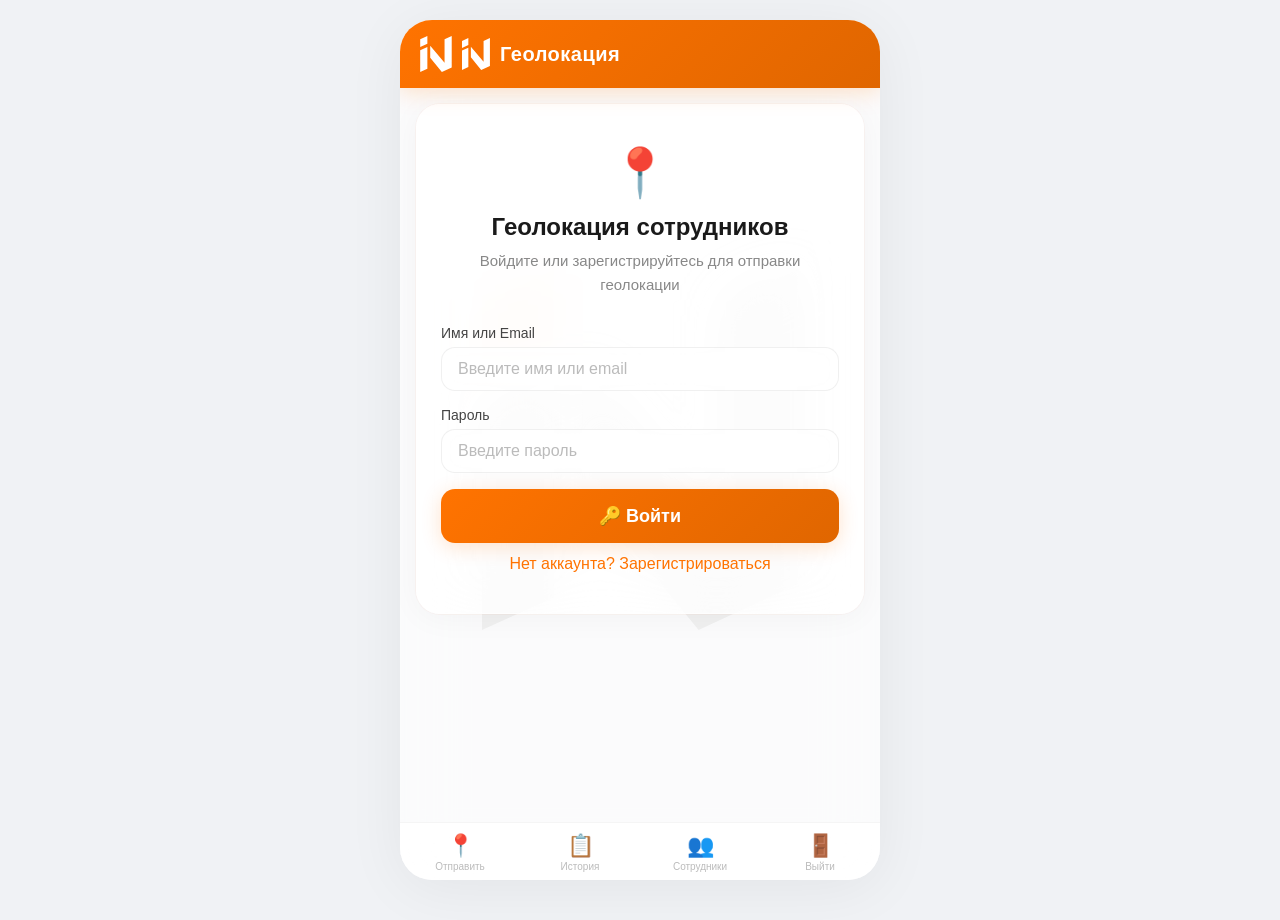
==== commit 95405d6b: "Исправлен логотип в шапке и иконки для PWA" ====
--- a/index.html
+++ b/index.html
@@ -8,18 +8,18 @@
     <!-- ====== FAVICON (оригинальные цвета: чёрный + оранжевый кончик) ====== -->
     <link rel="icon" type="image/svg+xml" href="data:image/svg+xml,%3Csvg xmlns='http://www.w3.org/2000/svg' viewBox='0 0 194 221'%3E%3Cpath fill-rule='evenodd' clip-rule='evenodd' d='M0 86.8541L0.0241885 221L43.9943 201.05V66.9282L0 86.8541ZM61.4811 59.6822L149.494 164.216V19.9262L193.488 0V192.91L132.999 221L61.4811 133.808V59.6822Z' fill='%23000000'/%3E%3Cpath fill-rule='evenodd' clip-rule='evenodd' d='M0 19.9262L0.012093 44.1034L0.024186 68.2807L43.9943 48.306V0L0 19.9262Z' fill='%23FF7300'/%3E%3C/svg%3E">
     
-    <!-- ====== APPLE TOUCH ICON (iPhone, iPad) ====== -->
-    <link rel="apple-touch-icon" sizes="180x180" href="data:image/svg+xml,%3Csvg xmlns='http://www.w3.org/2000/svg' viewBox='0 0 194 221'%3E%3Crect width='194' height='221' fill='white'/%3E%3Cpath fill-rule='evenodd' clip-rule='evenodd' d='M0 86.8541L0.0241885 221L43.9943 201.05V66.9282L0 86.8541ZM61.4811 59.6822L149.494 164.216V19.9262L193.488 0V192.91L132.999 221L61.4811 133.808V59.6822Z' fill='%23000000'/%3E%3Cpath fill-rule='evenodd' clip-rule='evenodd' d='M0 19.9262L0.012093 44.1034L0.024186 68.2807L43.9943 48.306V0L0 19.9262Z' fill='%23FF7300'/%3E%3C/svg%3E">
+    <!-- ====== APPLE TOUCH ICON (iPhone, iPad) с прозрачным фоном ====== -->
+    <link rel="apple-touch-icon" sizes="180x180" href="data:image/svg+xml,%3Csvg xmlns='http://www.w3.org/2000/svg' viewBox='0 0 194 221'%3E%3Cpath fill-rule='evenodd' clip-rule='evenodd' d='M0 86.8541L0.0241885 221L43.9943 201.05V66.9282L0 86.8541ZM61.4811 59.6822L149.494 164.216V19.9262L193.488 0V192.91L132.999 221L61.4811 133.808V59.6822Z' fill='%23000000'/%3E%3Cpath fill-rule='evenodd' clip-rule='evenodd' d='M0 19.9262L0.012093 44.1034L0.024186 68.2807L43.9943 48.306V0L0 19.9262Z' fill='%23FF7300'/%3E%3C/svg%3E">
     
     <!-- ====== ANDROID CHROME ICONS ====== -->
-    <link rel="icon" type="image/png" sizes="192x192" href="data:image/svg+xml,%3Csvg xmlns='http://www.w3.org/2000/svg' viewBox='0 0 194 221'%3E%3Crect width='194' height='221' fill='white'/%3E%3Cpath fill-rule='evenodd' clip-rule='evenodd' d='M0 86.8541L0.0241885 221L43.9943 201.05V66.9282L0 86.8541ZM61.4811 59.6822L149.494 164.216V19.9262L193.488 0V192.91L132.999 221L61.4811 133.808V59.6822Z' fill='%23000000'/%3E%3Cpath fill-rule='evenodd' clip-rule='evenodd' d='M0 19.9262L0.012093 44.1034L0.024186 68.2807L43.9943 48.306V0L0 19.9262Z' fill='%23FF7300'/%3E%3C/svg%3E">
-    <link rel="icon" type="image/png" sizes="512x512" href="data:image/svg+xml,%3Csvg xmlns='http://www.w3.org/2000/svg' viewBox='0 0 194 221'%3E%3Crect width='194' height='221' fill='white'/%3E%3Cpath fill-rule='evenodd' clip-rule='evenodd' d='M0 86.8541L0.0241885 221L43.9943 201.05V66.9282L0 86.8541ZM61.4811 59.6822L149.494 164.216V19.9262L193.488 0V192.91L132.999 221L61.4811 133.808V59.6822Z' fill='%23000000'/%3E%3Cpath fill-rule='evenodd' clip-rule='evenodd' d='M0 19.9262L0.012093 44.1034L0.024186 68.2807L43.9943 48.306V0L0 19.9262Z' fill='%23FF7300'/%3E%3C/svg%3E">
+    <link rel="icon" type="image/png" sizes="192x192" href="data:image/svg+xml,%3Csvg xmlns='http://www.w3.org/2000/svg' viewBox='0 0 194 221'%3E%3Cpath fill-rule='evenodd' clip-rule='evenodd' d='M0 86.8541L0.0241885 221L43.9943 201.05V66.9282L0 86.8541ZM61.4811 59.6822L149.494 164.216V19.9262L193.488 0V192.91L132.999 221L61.4811 133.808V59.6822Z' fill='%23000000'/%3E%3Cpath fill-rule='evenodd' clip-rule='evenodd' d='M0 19.9262L0.012093 44.1034L0.024186 68.2807L43.9943 48.306V0L0 19.9262Z' fill='%23FF7300'/%3E%3C/svg%3E">
+    <link rel="icon" type="image/png" sizes="512x512" href="data:image/svg+xml,%3Csvg xmlns='http://www.w3.org/2000/svg' viewBox='0 0 194 221'%3E%3Cpath fill-rule='evenodd' clip-rule='evenodd' d='M0 86.8541L0.0241885 221L43.9943 201.05V66.9282L0 86.8541ZM61.4811 59.6822L149.494 164.216V19.9262L193.488 0V192.91L132.999 221L61.4811 133.808V59.6822Z' fill='%23000000'/%3E%3Cpath fill-rule='evenodd' clip-rule='evenodd' d='M0 19.9262L0.012093 44.1034L0.024186 68.2807L43.9943 48.306V0L0 19.9262Z' fill='%23FF7300'/%3E%3C/svg%3E">
     
     <!-- ====== WEB APP MANIFEST ====== -->
     <link rel="manifest" href="manifest.json">
     
     <!-- ====== THEME COLOR ====== -->
-    <meta name="theme-color" content="#000000">
+    <meta name="theme-color" content="#FF7300">
     <meta name="apple-mobile-web-app-capable" content="yes">
     <meta name="apple-mobile-web-app-status-bar-style" content="black-translucent">
     <meta name="apple-mobile-web-app-title" content="Геолокация">
@@ -32,7 +32,13 @@
         <!-- Шапка -->
         <header class="app-header">
             <div class="header-content">
-                <h1>Геолокация</h1>
+                <div class="logo-title">
+                    <!-- Логотип как изображение (белый) -->
+                    <img src="data:image/svg+xml,%3Csvg xmlns='http://www.w3.org/2000/svg' viewBox='0 0 194 221'%3E%3Cpath fill-rule='evenodd' clip-rule='evenodd' d='M0 86.8541L0.0241885 221L43.9943 201.05V66.9282L0 86.8541ZM61.4811 59.6822L149.494 164.216V19.9262L193.488 0V192.91L132.999 221L61.4811 133.808V59.6822Z' fill='white'/%3E%3Cpath fill-rule='evenodd' clip-rule='evenodd' d='M0 19.9262L0.012093 44.1034L0.024186 68.2807L43.9943 48.306V0L0 19.9262Z' fill='white'/%3E%3C/svg%3E" 
+                         alt="Логотип" 
+                         class="header-logo">
+                    <h1>Геолокация</h1>
+                </div>
                 <div id="userInfo" class="user-info hidden">
                     <span id="userName">Пользователь</span>
                     <img id="userAvatar" src="" alt="Avatar" class="avatar">
--- a/style.css
+++ b/style.css
@@ -678,4 +678,18 @@
         margin-bottom: 20px;
         max-height: calc(100vh - 40px);
     }
+}
+
+/* ---------- ЛОГОТИП В ШАПКЕ ---------- */
+.logo-title {
+    display: flex;
+    align-items: center;
+    gap: 10px;
+}
+
+.header-logo {
+    width: 32px;
+    height: 36px;
+    flex-shrink: 0;
+    display: block;
 }
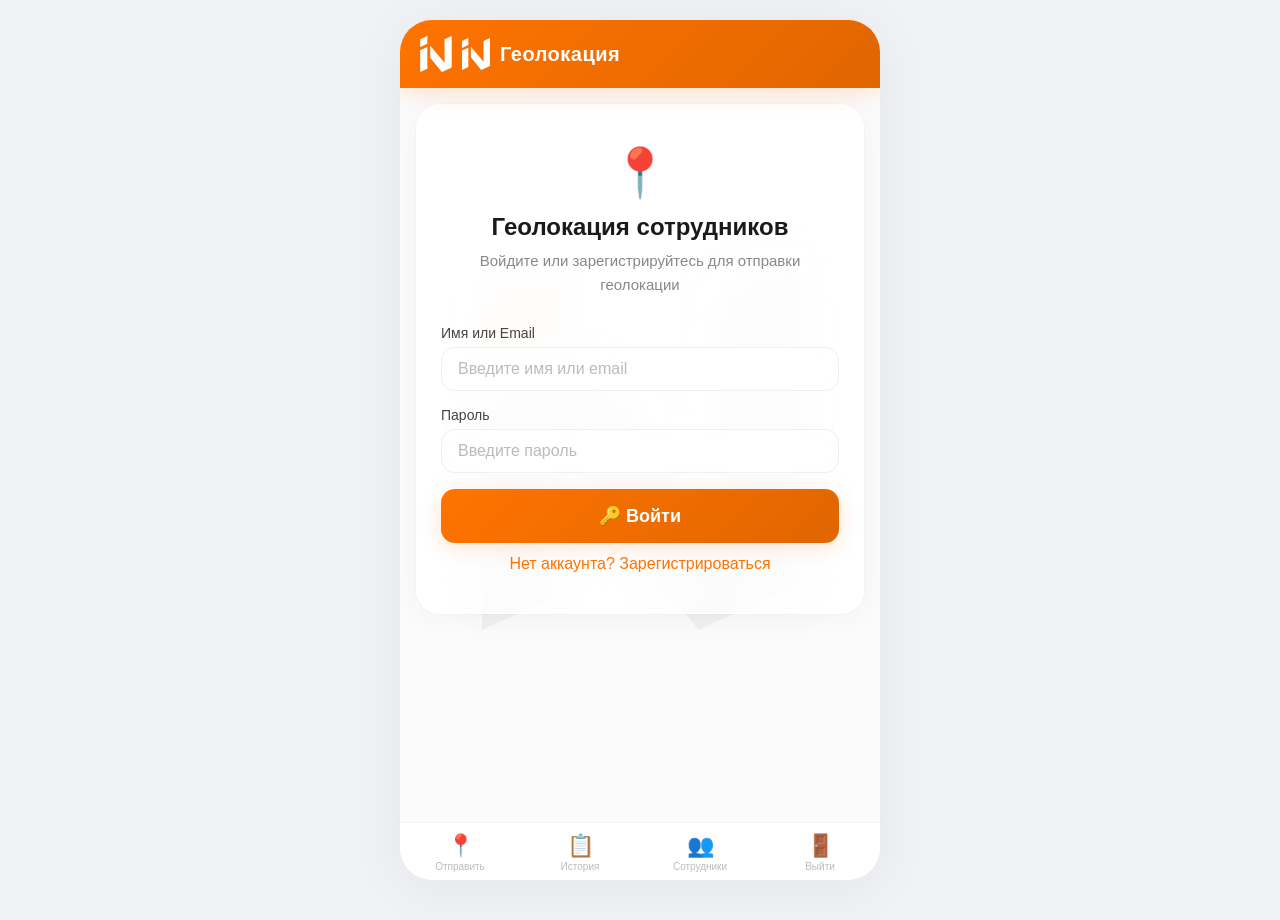
==== commit b6f78296: "Убраны встроенные SVG-логотипы, добавлен путь к физическому файлу image/logo-white.svg" ====
--- a/index.html
+++ b/index.html
@@ -8,7 +8,7 @@
     <!-- ====== FAVICON (оригинальные цвета: чёрный + оранжевый кончик) ====== -->
     <link rel="icon" type="image/svg+xml" href="data:image/svg+xml,%3Csvg xmlns='http://www.w3.org/2000/svg' viewBox='0 0 194 221'%3E%3Cpath fill-rule='evenodd' clip-rule='evenodd' d='M0 86.8541L0.0241885 221L43.9943 201.05V66.9282L0 86.8541ZM61.4811 59.6822L149.494 164.216V19.9262L193.488 0V192.91L132.999 221L61.4811 133.808V59.6822Z' fill='%23000000'/%3E%3Cpath fill-rule='evenodd' clip-rule='evenodd' d='M0 19.9262L0.012093 44.1034L0.024186 68.2807L43.9943 48.306V0L0 19.9262Z' fill='%23FF7300'/%3E%3C/svg%3E">
     
-    <!-- ====== APPLE TOUCH ICON (iPhone, iPad) с прозрачным фоном ====== -->
+    <!-- ====== APPLE TOUCH ICON (iPhone, iPad) ====== -->
     <link rel="apple-touch-icon" sizes="180x180" href="data:image/svg+xml,%3Csvg xmlns='http://www.w3.org/2000/svg' viewBox='0 0 194 221'%3E%3Cpath fill-rule='evenodd' clip-rule='evenodd' d='M0 86.8541L0.0241885 221L43.9943 201.05V66.9282L0 86.8541ZM61.4811 59.6822L149.494 164.216V19.9262L193.488 0V192.91L132.999 221L61.4811 133.808V59.6822Z' fill='%23000000'/%3E%3Cpath fill-rule='evenodd' clip-rule='evenodd' d='M0 19.9262L0.012093 44.1034L0.024186 68.2807L43.9943 48.306V0L0 19.9262Z' fill='%23FF7300'/%3E%3C/svg%3E">
     
     <!-- ====== ANDROID CHROME ICONS ====== -->
@@ -33,10 +33,13 @@
         <header class="app-header">
             <div class="header-content">
                 <div class="logo-title">
-                    <!-- Логотип как изображение (белый) -->
-                    <img src="data:image/svg+xml,%3Csvg xmlns='http://www.w3.org/2000/svg' viewBox='0 0 194 221'%3E%3Cpath fill-rule='evenodd' clip-rule='evenodd' d='M0 86.8541L0.0241885 221L43.9943 201.05V66.9282L0 86.8541ZM61.4811 59.6822L149.494 164.216V19.9262L193.488 0V192.91L132.999 221L61.4811 133.808V59.6822Z' fill='white'/%3E%3Cpath fill-rule='evenodd' clip-rule='evenodd' d='M0 19.9262L0.012093 44.1034L0.024186 68.2807L43.9943 48.306V0L0 19.9262Z' fill='white'/%3E%3C/svg%3E" 
-                         alt="Логотип" 
-                         class="header-logo">
+                    <!-- ====== ЛОГОТИП (ФИЗИЧЕСКИЙ ФАЙЛ) ====== -->
+                    <!-- ПОМЕСТИТЕ ВАШ ФАЙЛ ЛОГОТИПА В ПАПКУ /image/ -->
+                    <!-- Например: image/logo-white.svg или image/logo-white.png -->
+                    <img src="image/logo-white.svg" 
+                         alt="Инсталлятор.Про" 
+                         class="header-logo"
+                         onerror="this.style.display='none'">
                     <h1>Геолокация</h1>
                 </div>
                 <div id="userInfo" class="user-info hidden">
--- a/style.css
+++ b/style.css
@@ -692,4 +692,6 @@
     height: 36px;
     flex-shrink: 0;
     display: block;
+    /* Если логотип белый на оранжевом фоне — он будет виден */
+    filter: brightness(0) invert(1); /* Делает любой SVG белым */
 }
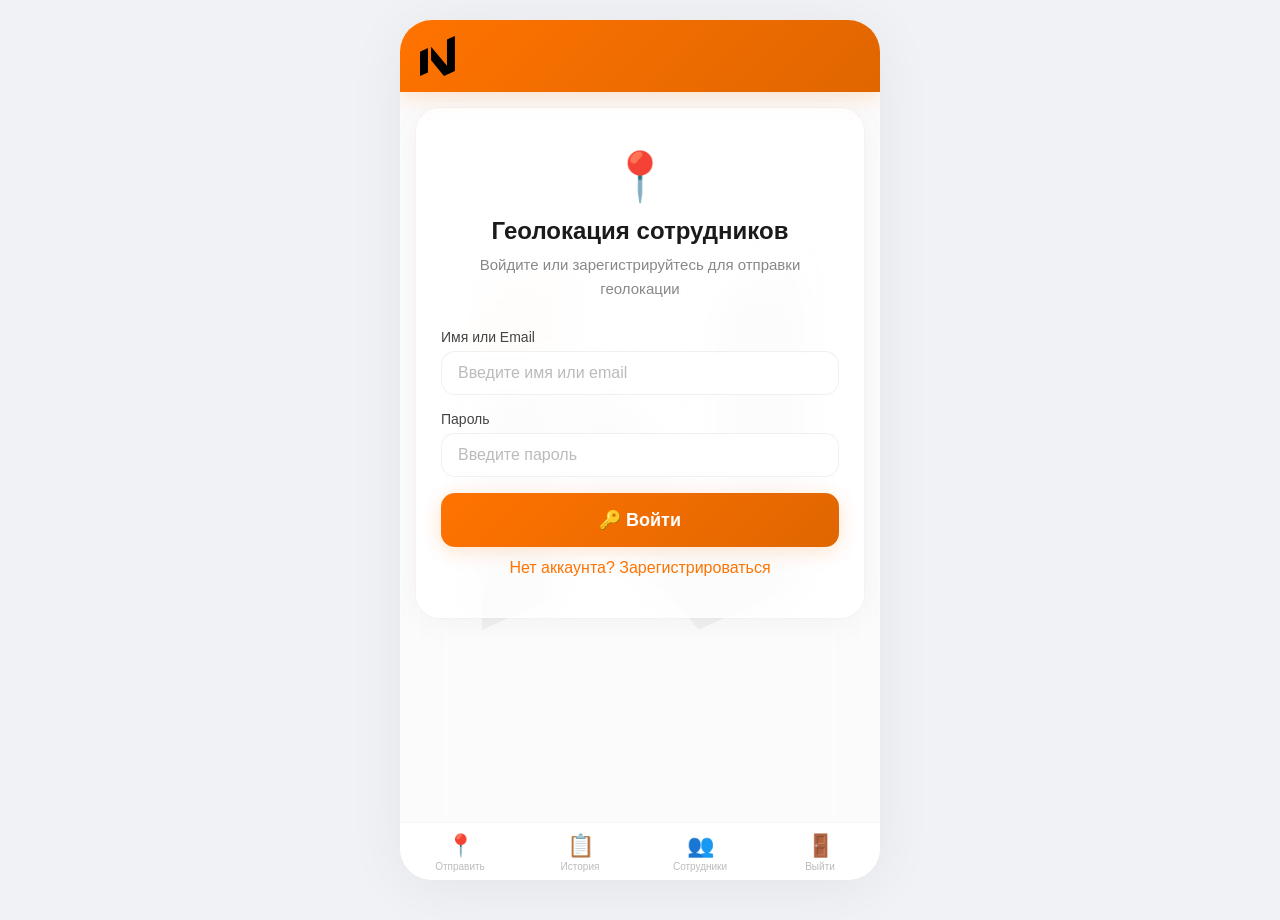
==== commit 620d7215: "Убран дублирующийся текст, логотип теперь один" ====
--- a/index.html
+++ b/index.html
@@ -5,10 +5,10 @@
     <meta name="viewport" content="width=device-width, initial-scale=1.0, maximum-scale=1.0, user-scalable=no">
     <title>Геолокация сотрудников</title>
     
-    <!-- ====== FAVICON (оригинальные цвета: чёрный + оранжевый кончик) ====== -->
+    <!-- ====== FAVICON ====== -->
     <link rel="icon" type="image/svg+xml" href="data:image/svg+xml,%3Csvg xmlns='http://www.w3.org/2000/svg' viewBox='0 0 194 221'%3E%3Cpath fill-rule='evenodd' clip-rule='evenodd' d='M0 86.8541L0.0241885 221L43.9943 201.05V66.9282L0 86.8541ZM61.4811 59.6822L149.494 164.216V19.9262L193.488 0V192.91L132.999 221L61.4811 133.808V59.6822Z' fill='%23000000'/%3E%3Cpath fill-rule='evenodd' clip-rule='evenodd' d='M0 19.9262L0.012093 44.1034L0.024186 68.2807L43.9943 48.306V0L0 19.9262Z' fill='%23FF7300'/%3E%3C/svg%3E">
     
-    <!-- ====== APPLE TOUCH ICON (iPhone, iPad) ====== -->
+    <!-- ====== APPLE TOUCH ICON ====== -->
     <link rel="apple-touch-icon" sizes="180x180" href="data:image/svg+xml,%3Csvg xmlns='http://www.w3.org/2000/svg' viewBox='0 0 194 221'%3E%3Cpath fill-rule='evenodd' clip-rule='evenodd' d='M0 86.8541L0.0241885 221L43.9943 201.05V66.9282L0 86.8541ZM61.4811 59.6822L149.494 164.216V19.9262L193.488 0V192.91L132.999 221L61.4811 133.808V59.6822Z' fill='%23000000'/%3E%3Cpath fill-rule='evenodd' clip-rule='evenodd' d='M0 19.9262L0.012093 44.1034L0.024186 68.2807L43.9943 48.306V0L0 19.9262Z' fill='%23FF7300'/%3E%3C/svg%3E">
     
     <!-- ====== ANDROID CHROME ICONS ====== -->
@@ -32,16 +32,12 @@
         <!-- Шапка -->
         <header class="app-header">
             <div class="header-content">
-                <div class="logo-title">
-                    <!-- ====== ЛОГОТИП (ФИЗИЧЕСКИЙ ФАЙЛ) ====== -->
-                    <!-- ПОМЕСТИТЕ ВАШ ФАЙЛ ЛОГОТИПА В ПАПКУ /image/ -->
-                    <!-- Например: image/logo-white.svg или image/logo-white.png -->
-                    <img src="image/logo-white.svg" 
-                         alt="Инсталлятор.Про" 
-                         class="header-logo"
-                         onerror="this.style.display='none'">
-                    <h1>Геолокация</h1>
-                </div>
+                <!-- ОДИН ЛОГОТИП (с текстом внутри картинки) -->
+                <img src="image/logo-white.svg" 
+                     alt="Инсталлятор.Про Геолокация" 
+                     class="header-logo"
+                     onerror="this.outerHTML='<span style=\'color:white;font-weight:700;font-size:18px;\'>📍 Геолокация</span>'">
+                
                 <div id="userInfo" class="user-info hidden">
                     <span id="userName">Пользователь</span>
                     <img id="userAvatar" src="" alt="Avatar" class="avatar">
--- a/style.css
+++ b/style.css
@@ -681,17 +681,10 @@
 }
 
 /* ---------- ЛОГОТИП В ШАПКЕ ---------- */
-.logo-title {
-    display: flex;
-    align-items: center;
-    gap: 10px;
-}
-
 .header-logo {
-    width: 32px;
-    height: 36px;
-    flex-shrink: 0;
+    height: 40px;
+    width: auto;
     display: block;
-    /* Если логотип белый на оранжевом фоне — он будет виден */
-    filter: brightness(0) invert(1); /* Делает любой SVG белым */
+    max-height: 44px;
+    object-fit: contain;
 }
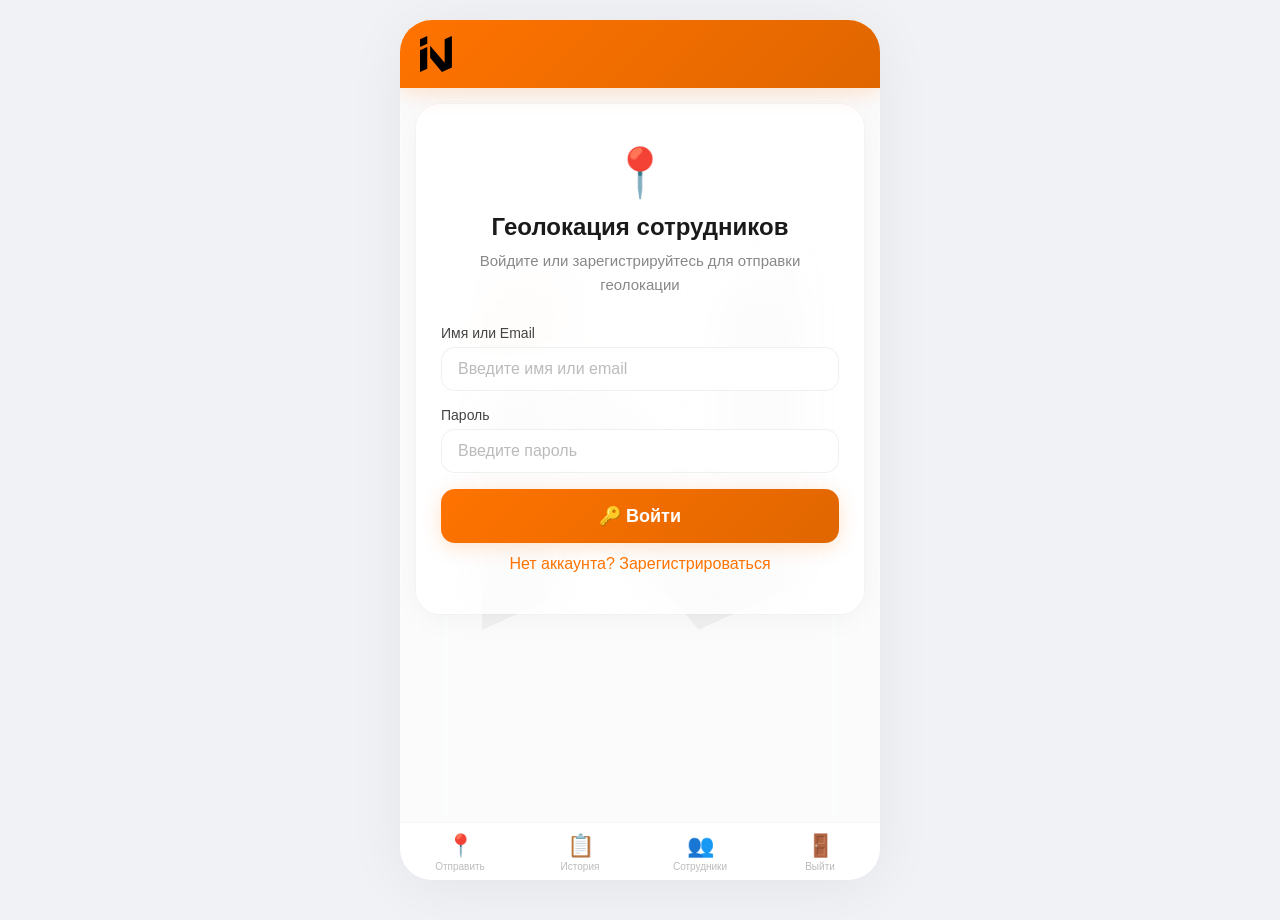
==== commit b42a00ba: "Добавлены PNG-иконки для PWA и favicon" ====
--- a/index.html
+++ b/index.html
@@ -6,14 +6,10 @@
     <title>Геолокация сотрудников</title>
     
     <!-- ====== FAVICON ====== -->
-    <link rel="icon" type="image/svg+xml" href="data:image/svg+xml,%3Csvg xmlns='http://www.w3.org/2000/svg' viewBox='0 0 194 221'%3E%3Cpath fill-rule='evenodd' clip-rule='evenodd' d='M0 86.8541L0.0241885 221L43.9943 201.05V66.9282L0 86.8541ZM61.4811 59.6822L149.494 164.216V19.9262L193.488 0V192.91L132.999 221L61.4811 133.808V59.6822Z' fill='%23000000'/%3E%3Cpath fill-rule='evenodd' clip-rule='evenodd' d='M0 19.9262L0.012093 44.1034L0.024186 68.2807L43.9943 48.306V0L0 19.9262Z' fill='%23FF7300'/%3E%3C/svg%3E">
+    <link rel="icon" type="image/png" href="image/favicon.png">
     
-    <!-- ====== APPLE TOUCH ICON ====== -->
-    <link rel="apple-touch-icon" sizes="180x180" href="data:image/svg+xml,%3Csvg xmlns='http://www.w3.org/2000/svg' viewBox='0 0 194 221'%3E%3Cpath fill-rule='evenodd' clip-rule='evenodd' d='M0 86.8541L0.0241885 221L43.9943 201.05V66.9282L0 86.8541ZM61.4811 59.6822L149.494 164.216V19.9262L193.488 0V192.91L132.999 221L61.4811 133.808V59.6822Z' fill='%23000000'/%3E%3Cpath fill-rule='evenodd' clip-rule='evenodd' d='M0 19.9262L0.012093 44.1034L0.024186 68.2807L43.9943 48.306V0L0 19.9262Z' fill='%23FF7300'/%3E%3C/svg%3E">
-    
-    <!-- ====== ANDROID CHROME ICONS ====== -->
-    <link rel="icon" type="image/png" sizes="192x192" href="data:image/svg+xml,%3Csvg xmlns='http://www.w3.org/2000/svg' viewBox='0 0 194 221'%3E%3Cpath fill-rule='evenodd' clip-rule='evenodd' d='M0 86.8541L0.0241885 221L43.9943 201.05V66.9282L0 86.8541ZM61.4811 59.6822L149.494 164.216V19.9262L193.488 0V192.91L132.999 221L61.4811 133.808V59.6822Z' fill='%23000000'/%3E%3Cpath fill-rule='evenodd' clip-rule='evenodd' d='M0 19.9262L0.012093 44.1034L0.024186 68.2807L43.9943 48.306V0L0 19.9262Z' fill='%23FF7300'/%3E%3C/svg%3E">
-    <link rel="icon" type="image/png" sizes="512x512" href="data:image/svg+xml,%3Csvg xmlns='http://www.w3.org/2000/svg' viewBox='0 0 194 221'%3E%3Cpath fill-rule='evenodd' clip-rule='evenodd' d='M0 86.8541L0.0241885 221L43.9943 201.05V66.9282L0 86.8541ZM61.4811 59.6822L149.494 164.216V19.9262L193.488 0V192.91L132.999 221L61.4811 133.808V59.6822Z' fill='%23000000'/%3E%3Cpath fill-rule='evenodd' clip-rule='evenodd' d='M0 19.9262L0.012093 44.1034L0.024186 68.2807L43.9943 48.306V0L0 19.9262Z' fill='%23FF7300'/%3E%3C/svg%3E">
+    <!-- ====== APPLE TOUCH ICON (iPhone, iPad) ====== -->
+    <link rel="apple-touch-icon" sizes="180x180" href="image/apple-touch-icon.png">
     
     <!-- ====== WEB APP MANIFEST ====== -->
     <link rel="manifest" href="manifest.json">
@@ -32,9 +28,9 @@
         <!-- Шапка -->
         <header class="app-header">
             <div class="header-content">
-                <!-- ОДИН ЛОГОТИП (с текстом внутри картинки) -->
+                <!-- Логотип в шапке -->
                 <img src="image/logo-white.svg" 
-                     alt="Инсталлятор.Про Геолокация" 
+                     alt="Инсталлятор.Про" 
                      class="header-logo"
                      onerror="this.outerHTML='<span style=\'color:white;font-weight:700;font-size:18px;\'>📍 Геолокация</span>'">
                 
--- a/style.css
+++ b/style.css
@@ -682,9 +682,8 @@
 
 /* ---------- ЛОГОТИП В ШАПКЕ ---------- */
 .header-logo {
-    height: 40px;
+    height: 36px;
     width: auto;
     display: block;
-    max-height: 44px;
     object-fit: contain;
 }
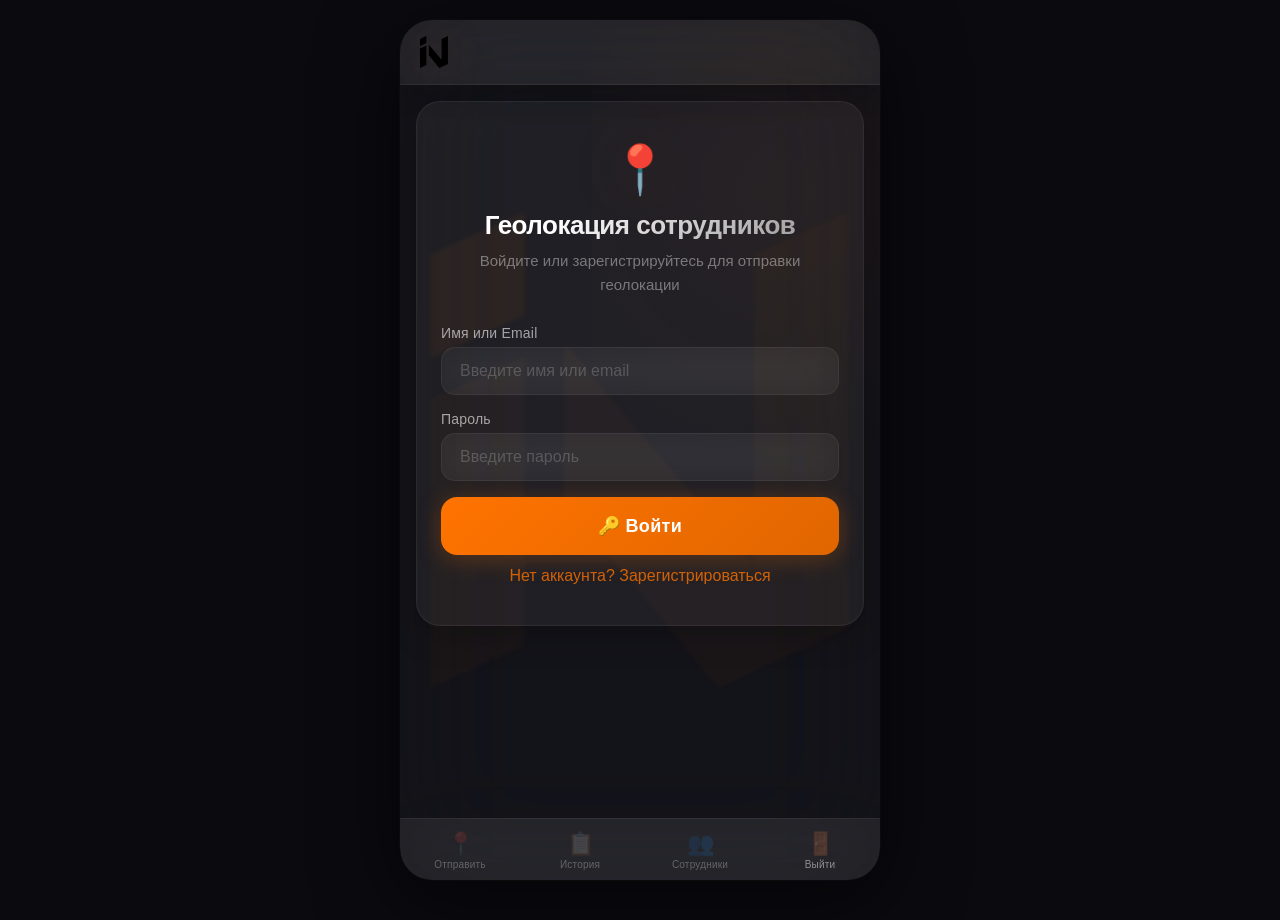
==== commit cffee66d: "Яркие кнопки в нижней навигации-1" ====
--- a/index.html
+++ b/index.html
@@ -91,7 +91,7 @@
                 <div class="geo-card">
                     <div style="display:flex;align-items:center;gap:12px;margin-bottom:16px;">
                         <img id="userAvatarSmall" src="" alt="Avatar" style="width:40px;height:40px;border-radius:50%;border:2px solid #FF7300;">
-                        <span id="userDisplay" style="font-weight:600;font-size:16px;color:#1a1a1a;"></span>
+                        <span id="userDisplay" style="font-weight:600;font-size:16px;color:#ffffff;"></span>
                     </div>
 
                     <div class="geo-status">
@@ -135,12 +135,22 @@
             </div>
 
             <!-- История -->
-            <div id="historySection" class="section hidden">
-                <div class="history-card">
-                    <h3>📋 История отправок</h3>
-                    <div id="historyList" class="history-list"></div>
-                </div>
+<div id="historySection" class="section hidden">
+    <div class="history-card">
+        <div style="display:flex;justify-content:space-between;align-items:center;margin-bottom:16px;flex-wrap:wrap;gap:8px;">
+            <h3 style="margin:0;">📋 История отправок</h3>
+            <div style="display:flex;gap:8px;">
+                <button id="exportExcelBtn" class="btn btn-success" style="width:auto;padding:8px 16px;font-size:13px;">
+                    📊 Excel
+                </button>
+                <button id="exportCSVBtn" class="btn btn-primary" style="width:auto;padding:8px 16px;font-size:13px;">
+                    📄 CSV
+                </button>
             </div>
+        </div>
+        <div id="historyList" class="history-list"></div>
+    </div>
+</div>
         </main>
 
         <!-- Нижняя навигация -->
--- a/style.css
+++ b/style.css
@@ -1,4 +1,4 @@
-/* style.css — Светлая тема Glassmorphism с оранжевыми акцентами */
+/* style.css — Стиль iOS 26 Glassmorphism */
 
 * {
     margin: 0;
@@ -7,11 +7,13 @@
 }
 
 body {
-    font-family: -apple-system, BlinkMacSystemFont, 'Segoe UI', Roboto, Oxygen, Ubuntu, sans-serif;
-    background: #f0f2f5;
-    color: #1a1a1a;
+    font-family: -apple-system, BlinkMacSystemFont, 'SF Pro Display', 'Segoe UI', Roboto, Oxygen, Ubuntu, sans-serif;
+    background: #0a0a0f;
+    color: #ffffff;
     height: 100vh;
     overflow: hidden;
+    min-height: 100vh;
+    min-height: 100dvh;
 }
 
 /* ---------- ОСНОВНОЙ КОНТЕЙНЕР ---------- */
@@ -19,32 +21,47 @@
     display: flex;
     flex-direction: column;
     height: 100vh;
+    height: 100dvh;
     max-width: 480px;
     margin: 0 auto;
-    background: rgba(255, 255, 255, 0.7);
-    backdrop-filter: blur(30px);
-    -webkit-backdrop-filter: blur(30px);
+    background: rgba(255, 255, 255, 0.04);
+    backdrop-filter: blur(60px) saturate(1.4);
+    -webkit-backdrop-filter: blur(60px) saturate(1.4);
     box-shadow: 
-        0 8px 60px rgba(0, 0, 0, 0.06),
-        inset 0 1px 0 rgba(255, 255, 255, 0.8);
+        0 0 0 1px rgba(255, 255, 255, 0.04) inset,
+        0 0 80px rgba(255, 115, 0, 0.02);
     position: relative;
     overflow: hidden;
-}
-
-/* Логотип на фоне (полупрозрачный) */
+    isolation: isolate;
+}
+
+/* ====== ФОН С ЛОГОТИПОМ ====== */
 .app-container::before {
     content: '';
-    position: absolute;
+    position: fixed;
     top: 50%;
     left: 50%;
     transform: translate(-50%, -50%);
-    width: 320px;
-    height: 360px;
-    background-image: url("data:image/svg+xml,%3Csvg width='194' height='221' viewBox='0 0 194 221' fill='none' xmlns='http://www.w3.org/2000/svg'%3E%3Cpath fill-rule='evenodd' clip-rule='evenodd' d='M0 86.8541L0.0241885 221L43.9943 201.05V66.9282L0 86.8541ZM61.4811 59.6822L149.494 164.216V19.9262L193.488 0V192.91L132.999 221L61.4811 133.808V59.6822Z' fill='%23f0f0f0'/%3E%3Cpath fill-rule='evenodd' clip-rule='evenodd' d='M0 19.9262L0.012093 44.1034L0.024186 68.2807L43.9943 48.306V0L0 19.9262Z' fill='%23FF7300' fill-opacity='0.06'/%3E%3C/svg%3E");
+    width: 420px;
+    height: 480px;
+    background-image: url("data:image/svg+xml,%3Csvg width='194' height='221' viewBox='0 0 194 221' fill='none' xmlns='http://www.w3.org/2000/svg'%3E%3Cpath fill-rule='evenodd' clip-rule='evenodd' d='M0 86.8541L0.0241885 221L43.9943 201.05V66.9282L0 86.8541ZM61.4811 59.6822L149.494 164.216V19.9262L193.488 0V192.91L132.999 221L61.4811 133.808V59.6822Z' fill='%23FF7300' fill-opacity='0.03'/%3E%3Cpath fill-rule='evenodd' clip-rule='evenodd' d='M0 19.9262L0.012093 44.1034L0.024186 68.2807L43.9943 48.306V0L0 19.9262Z' fill='%23FF7300' fill-opacity='0.06'/%3E%3C/svg%3E");
     background-repeat: no-repeat;
     background-position: center;
     background-size: contain;
-    opacity: 1;
+    pointer-events: none;
+    z-index: 0;
+    filter: blur(2px);
+}
+
+/* Дополнительные градиентные пятна */
+.app-container::after {
+    content: '';
+    position: fixed;
+    top: -20%;
+    right: -20%;
+    width: 80%;
+    height: 80%;
+    background: radial-gradient(circle, rgba(255, 115, 0, 0.04) 0%, transparent 70%);
     pointer-events: none;
     z-index: 0;
 }
@@ -56,10 +73,13 @@
 
 /* ---------- ШАПКА ---------- */
 .app-header {
-    background: linear-gradient(135deg, #FF7300 0%, #E06600 100%);
+    background: rgba(255, 255, 255, 0.06);
+    backdrop-filter: blur(40px) saturate(1.5);
+    -webkit-backdrop-filter: blur(40px) saturate(1.5);
     padding: 16px 20px;
     flex-shrink: 0;
-    box-shadow: 0 2px 24px rgba(255, 115, 0, 0.25);
+    border-bottom: 0.5px solid rgba(255, 255, 255, 0.06);
+    box-shadow: 0 4px 30px rgba(0, 0, 0, 0.2);
     position: relative;
     z-index: 2;
 }
@@ -70,26 +90,29 @@
     align-items: center;
 }
 
+.logo-title {
+    display: flex;
+    align-items: center;
+    gap: 12px;
+}
+
+.header-logo {
+    height: 32px;
+    width: auto;
+    display: block;
+    object-fit: contain;
+    filter: drop-shadow(0 0 20px rgba(255, 115, 0, 0.15));
+}
+
 .app-header h1 {
-    font-size: 20px;
-    font-weight: 700;
+    font-size: 18px;
+    font-weight: 600;
     color: #ffffff;
-    letter-spacing: 0.5px;
-    display: flex;
-    align-items: center;
-    gap: 10px;
-}
-
-/* Маленькая иконка в шапке */
-.app-header h1::before {
-    content: '';
-    display: inline-block;
-    width: 28px;
-    height: 32px;
-    background-image: url("data:image/svg+xml,%3Csvg width='194' height='221' viewBox='0 0 194 221' fill='none' xmlns='http://www.w3.org/2000/svg'%3E%3Cpath fill-rule='evenodd' clip-rule='evenodd' d='M0 86.8541L0.0241885 221L43.9943 201.05V66.9282L0 86.8541ZM61.4811 59.6822L149.494 164.216V19.9262L193.488 0V192.91L132.999 221L61.4811 133.808V59.6822Z' fill='white'/%3E%3Cpath fill-rule='evenodd' clip-rule='evenodd' d='M0 19.9262L0.012093 44.1034L0.024186 68.2807L43.9943 48.306V0L0 19.9262Z' fill='white'/%3E%3C/svg%3E");
-    background-size: contain;
-    background-repeat: no-repeat;
-    background-position: center;
+    letter-spacing: -0.3px;
+    background: linear-gradient(135deg, #ffffff 30%, rgba(255, 255, 255, 0.6) 100%);
+    -webkit-background-clip: text;
+    -webkit-text-fill-color: transparent;
+    background-clip: text;
 }
 
 .user-info {
@@ -102,8 +125,9 @@
     width: 32px;
     height: 32px;
     border-radius: 50%;
-    border: 2px solid rgba(255, 255, 255, 0.4);
+    border: 1.5px solid rgba(255, 255, 255, 0.15);
     object-fit: cover;
+    box-shadow: 0 4px 16px rgba(0, 0, 0, 0.2);
 }
 
 #userName {
@@ -112,7 +136,7 @@
     overflow: hidden;
     text-overflow: ellipsis;
     white-space: nowrap;
-    color: #ffffff;
+    color: rgba(255, 255, 255, 0.8);
     font-weight: 500;
 }
 
@@ -126,17 +150,15 @@
     z-index: 1;
 }
 
-/* Стилизация скролла */
 .app-content::-webkit-scrollbar {
-    width: 4px;
+    width: 3px;
 }
 .app-content::-webkit-scrollbar-track {
-    background: rgba(0, 0, 0, 0.04);
-    border-radius: 4px;
+    background: rgba(255, 255, 255, 0.02);
 }
 .app-content::-webkit-scrollbar-thumb {
-    background: #FF7300;
-    border-radius: 4px;
+    background: rgba(255, 115, 0, 0.4);
+    border-radius: 10px;
 }
 
 .section {
@@ -148,26 +170,25 @@
 
 /* ---------- КАРТОЧКИ (Glassmorphism) ---------- */
 .auth-card, .geo-card, .history-card {
-    background: rgba(255, 255, 255, 0.75);
-    backdrop-filter: blur(24px);
-    -webkit-backdrop-filter: blur(24px);
+    background: rgba(255, 255, 255, 0.05);
+    backdrop-filter: blur(40px) saturate(1.4);
+    -webkit-backdrop-filter: blur(40px) saturate(1.4);
     border-radius: 24px;
     padding: 28px 24px;
-    border: 1px solid rgba(255, 255, 255, 0.6);
+    border: 0.5px solid rgba(255, 255, 255, 0.06);
     box-shadow: 
-        0 4px 32px rgba(0, 0, 0, 0.04),
-        0 1px 0 rgba(255, 255, 255, 0.8) inset,
-        0 0 0 1px rgba(255, 115, 0, 0.04);
+        0 8px 32px rgba(0, 0, 0, 0.25),
+        0 0 0 0.5px rgba(255, 255, 255, 0.02) inset;
     margin-bottom: 16px;
-    transition: all 0.3s ease;
+    transition: all 0.4s cubic-bezier(0.25, 0.46, 0.45, 0.94);
 }
 
 .auth-card:hover, .geo-card:hover, .history-card:hover {
+    background: rgba(255, 255, 255, 0.07);
+    border-color: rgba(255, 115, 0, 0.08);
     box-shadow: 
-        0 8px 48px rgba(255, 115, 0, 0.06),
-        0 1px 0 rgba(255, 255, 255, 0.8) inset,
-        0 0 0 1px rgba(255, 115, 0, 0.08);
-    transform: translateY(-1px);
+        0 12px 48px rgba(0, 0, 0, 0.3),
+        0 0 0 0.5px rgba(255, 115, 0, 0.04) inset;
 }
 
 .auth-card {
@@ -177,27 +198,34 @@
 
 .auth-card h2 {
     margin-bottom: 8px;
-    color: #1a1a1a;
+    color: #ffffff;
     font-weight: 700;
-    font-size: 24px;
+    font-size: 26px;
+    letter-spacing: -0.5px;
+    background: linear-gradient(135deg, #ffffff 30%, rgba(255, 255, 255, 0.5) 100%);
+    -webkit-background-clip: text;
+    -webkit-text-fill-color: transparent;
+    background-clip: text;
 }
 
 .auth-card .subtitle {
-    color: #888;
+    color: rgba(255, 255, 255, 0.4);
     margin-bottom: 28px;
     line-height: 1.6;
     font-size: 15px;
+    font-weight: 400;
 }
 
 .auth-icon {
     font-size: 48px;
     margin-bottom: 12px;
     display: block;
+    filter: drop-shadow(0 8px 32px rgba(255, 115, 0, 0.15));
 }
 
 .auth-info {
     margin-top: 16px;
-    color: #aaa;
+    color: rgba(255, 255, 255, 0.2);
     font-size: 13px;
 }
 
@@ -210,65 +238,66 @@
     display: block;
     font-weight: 500;
     margin-bottom: 6px;
-    color: #444;
+    color: rgba(255, 255, 255, 0.6);
     font-size: 14px;
+    letter-spacing: 0.2px;
 }
 
 .form-input {
     width: 100%;
-    padding: 12px 16px;
-    border: 1.5px solid rgba(0, 0, 0, 0.06);
+    padding: 14px 18px;
+    border: 0.5px solid rgba(255, 255, 255, 0.06);
     border-radius: 14px;
     font-size: 16px;
     font-family: inherit;
     transition: all 0.3s ease;
-    background: rgba(255, 255, 255, 0.6);
-    backdrop-filter: blur(8px);
-    -webkit-backdrop-filter: blur(8px);
-    color: #1a1a1a;
+    background: rgba(255, 255, 255, 0.04);
+    backdrop-filter: blur(20px);
+    -webkit-backdrop-filter: blur(20px);
+    color: #ffffff;
 }
 
 .form-input::placeholder {
-    color: #bbb;
+    color: rgba(255, 255, 255, 0.2);
 }
 
 .form-input:focus {
     outline: none;
-    border-color: #FF7300;
-    background: rgba(255, 255, 255, 0.9);
-    box-shadow: 0 0 0 4px rgba(255, 115, 0, 0.06);
+    border-color: rgba(255, 115, 0, 0.3);
+    background: rgba(255, 255, 255, 0.06);
+    box-shadow: 0 0 0 4px rgba(255, 115, 0, 0.03);
 }
 
 .form-input:-webkit-autofill {
-    -webkit-box-shadow: 0 0 0 1000px rgba(255, 255, 255, 0.9) inset !important;
-    -webkit-text-fill-color: #1a1a1a !important;
+    -webkit-box-shadow: 0 0 0 1000px rgba(0, 0, 0, 0.7) inset !important;
+    -webkit-text-fill-color: #ffffff !important;
 }
 
 textarea {
     width: 100%;
-    padding: 12px 16px;
-    border: 1.5px solid rgba(0, 0, 0, 0.06);
+    padding: 14px 18px;
+    border: 0.5px solid rgba(255, 255, 255, 0.06);
     border-radius: 14px;
     font-size: 16px;
     font-family: inherit;
     resize: vertical;
     transition: all 0.3s ease;
-    background: rgba(255, 255, 255, 0.6);
-    backdrop-filter: blur(8px);
-    -webkit-backdrop-filter: blur(8px);
-    color: #1a1a1a;
+    background: rgba(255, 255, 255, 0.04);
+    backdrop-filter: blur(20px);
+    -webkit-backdrop-filter: blur(20px);
+    color: #ffffff;
     min-height: 80px;
 }
 
 textarea::placeholder {
-    color: #bbb;
+    color: rgba(255, 255, 255, 0.2);
 }
 
 textarea:focus {
     outline: none;
-    border-color: #FF7300;
-    background: rgba(255, 255, 255, 0.9);
-    box-shadow: 0 0 0 4px rgba(255, 115, 0, 0.06);
+    border-color: rgba(255, 115, 0, 0.3);
+    background: rgba(255, 255, 255, 0.06);
+    box-shadow: 0 0 0 4px rgba(255, 115, 0, 0.03);
 }
 
 #loginForm, #registerForm {
@@ -279,80 +308,87 @@
     margin-bottom: 16px;
 }
 
-/* ---------- КНОПКИ ---------- */
+/* ---------- КНОПКИ (iOS стиль) ---------- */
 .btn {
     display: inline-flex;
     align-items: center;
     justify-content: center;
     gap: 8px;
-    padding: 14px 24px;
+    padding: 16px 24px;
     border: none;
     border-radius: 14px;
     font-size: 16px;
     font-weight: 600;
     cursor: pointer;
-    transition: all 0.3s ease;
+    transition: all 0.3s cubic-bezier(0.25, 0.46, 0.45, 0.94);
     width: 100%;
+    letter-spacing: 0.3px;
+    position: relative;
+    overflow: hidden;
 }
 
 .btn:disabled {
-    opacity: 0.5;
+    opacity: 0.3;
     cursor: not-allowed;
     transform: none !important;
 }
 
 .btn-success {
-    background: linear-gradient(135deg, #FF7300, #E06600);
+    background: linear-gradient(135deg, #FF7300, #e06600);
     color: #ffffff;
-    box-shadow: 0 4px 20px rgba(255, 115, 0, 0.2);
+    box-shadow: 0 4px 24px rgba(255, 115, 0, 0.25);
 }
 
 .btn-success:hover:not(:disabled) {
-    transform: translateY(-2px);
-    box-shadow: 0 8px 36px rgba(255, 115, 0, 0.3);
+    transform: scale(1.02);
+    box-shadow: 0 8px 40px rgba(255, 115, 0, 0.35);
 }
 
 .btn-success:active:not(:disabled) {
-    transform: translateY(0px);
+    transform: scale(0.98);
 }
 
 .btn-primary {
-    background: rgba(0, 0, 0, 0.04);
-    color: #444;
-    border: 1px solid rgba(0, 0, 0, 0.06);
+    background: rgba(255, 255, 255, 0.06);
+    color: rgba(255, 255, 255, 0.8);
+    border: 0.5px solid rgba(255, 255, 255, 0.06);
 }
 
 .btn-primary:hover:not(:disabled) {
-    background: rgba(255, 115, 0, 0.06);
-    border-color: #FF7300;
-    color: #FF7300;
+    background: rgba(255, 255, 255, 0.09);
+    border-color: rgba(255, 115, 0, 0.15);
+    color: #ffffff;
+}
+
+.btn-primary:active:not(:disabled) {
+    transform: scale(0.98);
 }
 
 .btn-large {
-    padding: 16px 32px;
+    padding: 18px 32px;
     font-size: 18px;
+    border-radius: 16px;
 }
 
 /* ---------- ССЫЛКИ ---------- */
 .auth-card a {
+    color: rgba(255, 115, 0, 0.8) !important;
+    text-decoration: none;
+    transition: all 0.3s ease;
+    font-weight: 500;
+}
+
+.auth-card a:hover {
     color: #FF7300 !important;
-    text-decoration: none;
-    transition: color 0.3s ease;
-    font-weight: 500;
-}
-
-.auth-card a:hover {
-    color: #E06600 !important;
-    text-decoration: underline;
 }
 
 /* ---------- СТАТУС ГЕОЛОКАЦИИ ---------- */
 .geo-status {
-    background: rgba(0, 0, 0, 0.02);
+    background: rgba(255, 255, 255, 0.03);
     border-radius: 14px;
     padding: 16px;
     margin-bottom: 20px;
-    border: 1px solid rgba(0, 0, 0, 0.04);
+    border: 0.5px solid rgba(255, 255, 255, 0.03);
 }
 
 .status-indicator {
@@ -360,26 +396,26 @@
     align-items: center;
     gap: 10px;
     font-weight: 500;
-    color: #444;
+    color: rgba(255, 255, 255, 0.8);
 }
 
 .dot {
     display: inline-block;
-    width: 12px;
-    height: 12px;
+    width: 10px;
+    height: 10px;
     border-radius: 50%;
-    background: #d0d0d0;
+    background: rgba(255, 255, 255, 0.1);
     animation: pulse 1.5s ease-in-out infinite;
 }
 
 .dot.active {
     background: #FF7300;
-    box-shadow: 0 0 24px rgba(255, 115, 0, 0.2);
+    box-shadow: 0 0 24px rgba(255, 115, 0, 0.3);
 }
 
 @keyframes pulse {
     0%, 100% { opacity: 1; transform: scale(1); }
-    50% { opacity: 0.5; transform: scale(0.8); }
+    50% { opacity: 0.4; transform: scale(0.8); }
 }
 
 .coords-info {
@@ -387,12 +423,11 @@
     gap: 16px;
     margin-top: 8px;
     font-size: 13px;
-    color: #aaa;
+    color: rgba(255, 255, 255, 0.3);
 }
 
 .coords-info span {
-    color: #444;
-    font-weight: 500;
+    color: rgba(255, 255, 255, 0.6);
 }
 
 /* ---------- ЗАГРУЗКА ФОТО ---------- */
@@ -410,21 +445,19 @@
     justify-content: center;
     gap: 8px;
     padding: 16px;
-    border: 2px dashed rgba(0, 0, 0, 0.08);
+    border: 1px dashed rgba(255, 255, 255, 0.06);
     border-radius: 14px;
     cursor: pointer;
     transition: all 0.3s ease;
-    background: rgba(255, 255, 255, 0.4);
-    backdrop-filter: blur(8px);
-    -webkit-backdrop-filter: blur(8px);
-    color: #999;
+    background: rgba(255, 255, 255, 0.02);
+    color: rgba(255, 255, 255, 0.3);
     font-weight: 500;
 }
 
 .photo-label:hover {
-    border-color: #FF7300;
-    background: rgba(255, 115, 0, 0.04);
-    color: #FF7300;
+    border-color: rgba(255, 115, 0, 0.2);
+    background: rgba(255, 115, 0, 0.03);
+    color: rgba(255, 255, 255, 0.6);
 }
 
 .photo-preview {
@@ -439,14 +472,16 @@
     max-height: 200px;
     object-fit: cover;
     border-radius: 14px;
-    border: 1px solid rgba(0, 0, 0, 0.06);
+    border: 0.5px solid rgba(255, 255, 255, 0.04);
 }
 
 .btn-remove {
     position: absolute;
     top: 8px;
     right: 8px;
-    background: rgba(255, 0, 0, 0.85);
+    background: rgba(255, 0, 0, 0.6);
+    backdrop-filter: blur(20px);
+    -webkit-backdrop-filter: blur(20px);
     color: white;
     border: none;
     border-radius: 50%;
@@ -461,7 +496,7 @@
 }
 
 .btn-remove:hover {
-    background: rgba(255, 0, 0, 1);
+    background: rgba(255, 0, 0, 0.8);
     transform: scale(1.1);
 }
 
@@ -472,60 +507,90 @@
     border-radius: 14px;
     font-weight: 500;
     font-size: 14px;
-    backdrop-filter: blur(8px);
-    -webkit-backdrop-filter: blur(8px);
+    backdrop-filter: blur(20px);
+    -webkit-backdrop-filter: blur(20px);
+    background: rgba(255, 255, 255, 0.03);
 }
 
 .send-status.success {
-    background: rgba(46, 204, 113, 0.12);
-    color: #27ae60;
-    border: 1px solid rgba(46, 204, 113, 0.15);
+    color: #4ade80;
+    border: 0.5px solid rgba(74, 222, 128, 0.1);
+    background: rgba(74, 222, 128, 0.04);
 }
 
 .send-status.error {
-    background: rgba(231, 76, 60, 0.10);
-    color: #c0392b;
-    border: 1px solid rgba(231, 76, 60, 0.12);
+    color: #f87171;
+    border: 0.5px solid rgba(248, 113, 113, 0.1);
+    background: rgba(248, 113, 113, 0.04);
 }
 
 .send-status.loading {
-    background: rgba(255, 115, 0, 0.08);
-    color: #E06600;
-    border: 1px solid rgba(255, 115, 0, 0.10);
+    color: #FF7300;
+    border: 0.5px solid rgba(255, 115, 0, 0.1);
+    background: rgba(255, 115, 0, 0.04);
 }
 
 /* ---------- ИСТОРИЯ ---------- */
+.history-card {
+    padding: 20px 20px 12px 20px;
+}
+
+.history-card .history-header {
+    display: flex;
+    justify-content: space-between;
+    align-items: center;
+    margin-bottom: 16px;
+    flex-wrap: wrap;
+    gap: 8px;
+}
+
 .history-card h3 {
-    color: #1a1a1a;
+    color: #ffffff;
     font-weight: 600;
-    margin-bottom: 16px;
-    font-size: 18px;
+    margin: 0;
+    font-size: 17px;
+    letter-spacing: -0.3px;
+}
+
+.history-actions {
+    display: flex;
+    gap: 8px;
+}
+
+.history-actions .btn {
+    width: auto;
+    padding: 6px 14px;
+    font-size: 12px;
+    border-radius: 10px;
+    gap: 4px;
 }
 
 .history-list {
     max-height: 400px;
     overflow-y: auto;
+    margin: 0 -4px;
+    padding: 0 4px;
 }
 
 .history-list::-webkit-scrollbar {
-    width: 4px;
+    width: 3px;
 }
 .history-list::-webkit-scrollbar-track {
-    background: rgba(0, 0, 0, 0.04);
-    border-radius: 4px;
+    background: rgba(255, 255, 255, 0.02);
 }
 .history-list::-webkit-scrollbar-thumb {
-    background: #FF7300;
-    border-radius: 4px;
+    background: rgba(255, 115, 0, 0.4);
+    border-radius: 10px;
 }
 
 .history-item {
-    padding: 14px 16px;
-    border-bottom: 1px solid rgba(0, 0, 0, 0.04);
+    padding: 12px 14px;
+    border-bottom: 0.5px solid rgba(255, 255, 255, 0.02);
     display: flex;
     gap: 12px;
-    transition: background 0.3s ease;
+    transition: all 0.3s ease;
     border-radius: 12px;
+    margin: 0 -4px;
 }
 
 .history-item:last-child {
@@ -533,14 +598,15 @@
 }
 
 .history-item:hover {
-    background: rgba(255, 115, 0, 0.03);
+    background: rgba(255, 255, 255, 0.02);
 }
 
 .history-item .time {
     font-weight: 600;
-    color: #FF7300;
+    color: rgba(255, 115, 0, 0.7);
     min-width: 80px;
-    font-size: 13px;
+    font-size: 12px;
+    letter-spacing: 0.2px;
 }
 
 .history-item .content {
@@ -549,42 +615,60 @@
 
 .history-item .content .comment {
     font-size: 14px;
-    color: #333;
+    color: rgba(255, 255, 255, 0.85);
 }
 
 .history-item .content .coords {
     font-size: 12px;
-    color: #aaa;
+    color: rgba(255, 255, 255, 0.25);
     margin-top: 4px;
 }
 
 .history-item .content .coords a {
-    color: #FF7300 !important;
+    color: rgba(255, 115, 0, 0.6) !important;
     text-decoration: none;
     font-weight: 500;
 }
 
 .history-item .content .coords a:hover {
-    text-decoration: underline;
+    color: #FF7300 !important;
 }
 
 .history-item .content .photo {
     margin-top: 8px;
     max-width: 100%;
-    max-height: 100px;
+    max-height: 80px;
     border-radius: 10px;
-    border: 1px solid rgba(0, 0, 0, 0.06);
+    border: 0.5px solid rgba(255, 255, 255, 0.04);
+}
+
+.history-item .content .photo-url {
+    font-size: 12px;
+    color: rgba(255, 255, 255, 0.3);
+    margin-top: 4px;
+}
+
+.history-item .content .photo-url a {
+    color: rgba(255, 115, 0, 0.6) !important;
+    text-decoration: none;
+}
+
+.history-item .content .error {
+    color: #f87171;
+    font-size: 12px;
+    margin-top: 4px;
 }
 
 /* ---------- НИЖНЯЯ НАВИГАЦИЯ ---------- */
 .bottom-nav {
     display: flex;
-    background: rgba(255, 255, 255, 0.85);
-    backdrop-filter: blur(24px);
-    -webkit-backdrop-filter: blur(24px);
-    border-top: 1px solid rgba(0, 0, 0, 0.04);
+    background: rgba(255, 255, 255, 0.06);
+    backdrop-filter: blur(40px) saturate(1.5);
+    -webkit-backdrop-filter: blur(40px) saturate(1.5);
+    border-top: 0.5px solid rgba(255, 255, 255, 0.06);
     flex-shrink: 0;
     padding-bottom: env(safe-area-inset-bottom);
+    padding-top: 4px;
 }
 
 .nav-btn {
@@ -592,27 +676,62 @@
     display: flex;
     flex-direction: column;
     align-items: center;
-    padding: 10px 0 8px;
+    padding: 10px 0 12px;
     background: none;
     border: none;
-    color: #bbb;
+    color: rgba(255, 255, 255, 0.35);
     font-size: 12px;
     cursor: pointer;
     transition: all 0.3s ease;
     gap: 2px;
     position: relative;
+    border-radius: 12px;
+    margin: 0 2px;
 }
 
 .nav-btn .nav-icon {
-    font-size: 22px;
+    font-size: 24px;
+    transition: all 0.3s ease;
+    filter: drop-shadow(0 0 4px rgba(255, 115, 0, 0.05));
 }
 
 .nav-btn .nav-label {
     font-size: 10px;
     font-weight: 500;
-}
-
+    letter-spacing: 0.2px;
+}
+
+/* ====== НЕАКТИВНЫЕ КНОПКИ ====== */
+.nav-btn:not(.active) {
+    color: rgba(255, 255, 255, 0.3);
+}
+
+.nav-btn:not(.active) .nav-icon {
+    opacity: 0.5;
+}
+
+.nav-btn:not(.active):hover {
+    color: rgba(255, 255, 255, 0.6);
+    background: rgba(255, 255, 255, 0.03);
+}
+
+.nav-btn:not(.active):hover .nav-icon {
+    opacity: 0.8;
+}
+
+/* ====== АКТИВНАЯ КНОПКА ====== */
 .nav-btn.active {
+    color: #FF7300;
+    background: rgba(255, 115, 0, 0.08);
+}
+
+.nav-btn.active .nav-icon {
+    opacity: 1;
+    transform: scale(1.05);
+    filter: drop-shadow(0 0 12px rgba(255, 115, 0, 0.2));
+}
+
+.nav-btn.active .nav-label {
     color: #FF7300;
 }
 
@@ -622,15 +741,85 @@
     top: 0;
     left: 50%;
     transform: translateX(-50%);
-    width: 32px;
+    width: 28px;
     height: 3px;
-    background: #FF7300;
+    background: linear-gradient(90deg, #FF7300, #e06600);
     border-radius: 0 0 4px 4px;
-    box-shadow: 0 0 20px rgba(255, 115, 0, 0.2);
+    box-shadow: 0 0 24px rgba(255, 115, 0, 0.3);
+}
+
+/* ====== КНОПКА "ВЫЙТИ" (всегда видна) ====== */
+.nav-btn#logoutBtn {
+    color: rgba(255, 255, 255, 0.5);
+}
+
+.nav-btn#logoutBtn .nav-icon {
+    opacity: 0.6;
+}
+
+.nav-btn#logoutBtn:hover {
+    color: #f87171;
+    background: rgba(248, 113, 113, 0.06);
+}
+
+.nav-btn#logoutBtn:hover .nav-icon {
+    opacity: 1;
+    filter: drop-shadow(0 0 12px rgba(248, 113, 113, 0.15));
+}
+
+.nav-btn#logoutBtn:active {
+    transform: scale(0.95);
+}
+
+.nav-btn {
+    flex: 1;
+    display: flex;
+    flex-direction: column;
+    align-items: center;
+    padding: 8px 0 10px;
+    background: none;
+    border: none;
+    color: rgba(255, 255, 255, 0.2);
+    font-size: 12px;
+    cursor: pointer;
+    transition: all 0.3s ease;
+    gap: 2px;
+    position: relative;
+}
+
+.nav-btn .nav-icon {
+    font-size: 22px;
+    transition: all 0.3s ease;
+}
+
+.nav-btn .nav-label {
+    font-size: 10px;
+    font-weight: 500;
+}
+
+.nav-btn.active {
+    color: #FF7300;
+}
+
+.nav-btn.active .nav-icon {
+    transform: scale(1.05);
+}
+
+.nav-btn.active::after {
+    content: '';
+    position: absolute;
+    top: 0;
+    left: 50%;
+    transform: translateX(-50%);
+    width: 28px;
+    height: 3px;
+    background: linear-gradient(90deg, #FF7300, #e06600);
+    border-radius: 0 0 4px 4px;
+    box-shadow: 0 0 24px rgba(255, 115, 0, 0.2);
 }
 
 .nav-btn:hover {
-    color: #888;
+    color: rgba(255, 255, 255, 0.4);
 }
 
 .nav-btn.active:hover {
@@ -658,16 +847,25 @@
     }
     
     .auth-card h2 {
-        font-size: 20px;
+        font-size: 22px;
     }
     
     .btn-large {
-        padding: 14px 24px;
+        padding: 16px 24px;
         font-size: 16px;
+        border-radius: 14px;
     }
     
     .history-item {
-        padding: 12px;
+        padding: 10px 12px;
+    }
+
+    .app-header h1 {
+        font-size: 16px;
+    }
+
+    .header-logo {
+        height: 28px;
     }
 }
 
@@ -677,13 +875,30 @@
         margin-top: 20px;
         margin-bottom: 20px;
         max-height: calc(100vh - 40px);
-    }
-}
-
-/* ---------- ЛОГОТИП В ШАПКЕ ---------- */
-.header-logo {
-    height: 36px;
-    width: auto;
-    display: block;
-    object-fit: contain;
-}+        max-height: calc(100dvh - 40px);
+        box-shadow: 
+            0 0 0 0.5px rgba(255, 255, 255, 0.03),
+            0 20px 80px rgba(0, 0, 0, 0.5);
+    }
+}
+
+/* ---------- АНИМАЦИИ ---------- */
+@keyframes fadeInUp {
+    from {
+        opacity: 0;
+        transform: translateY(16px);
+    }
+    to {
+        opacity: 1;
+        transform: translateY(0);
+    }
+}
+
+.section:not(.hidden) {
+    animation: fadeInUp 0.5s cubic-bezier(0.25, 0.46, 0.45, 0.94) forwards;
+}
+
+/* Плавное появление карточек */
+.auth-card, .geo-card, .history-card {
+    animation: fadeInUp 0.6s cubic-bezier(0.25, 0.46, 0.45, 0.94) forwards;
+}
